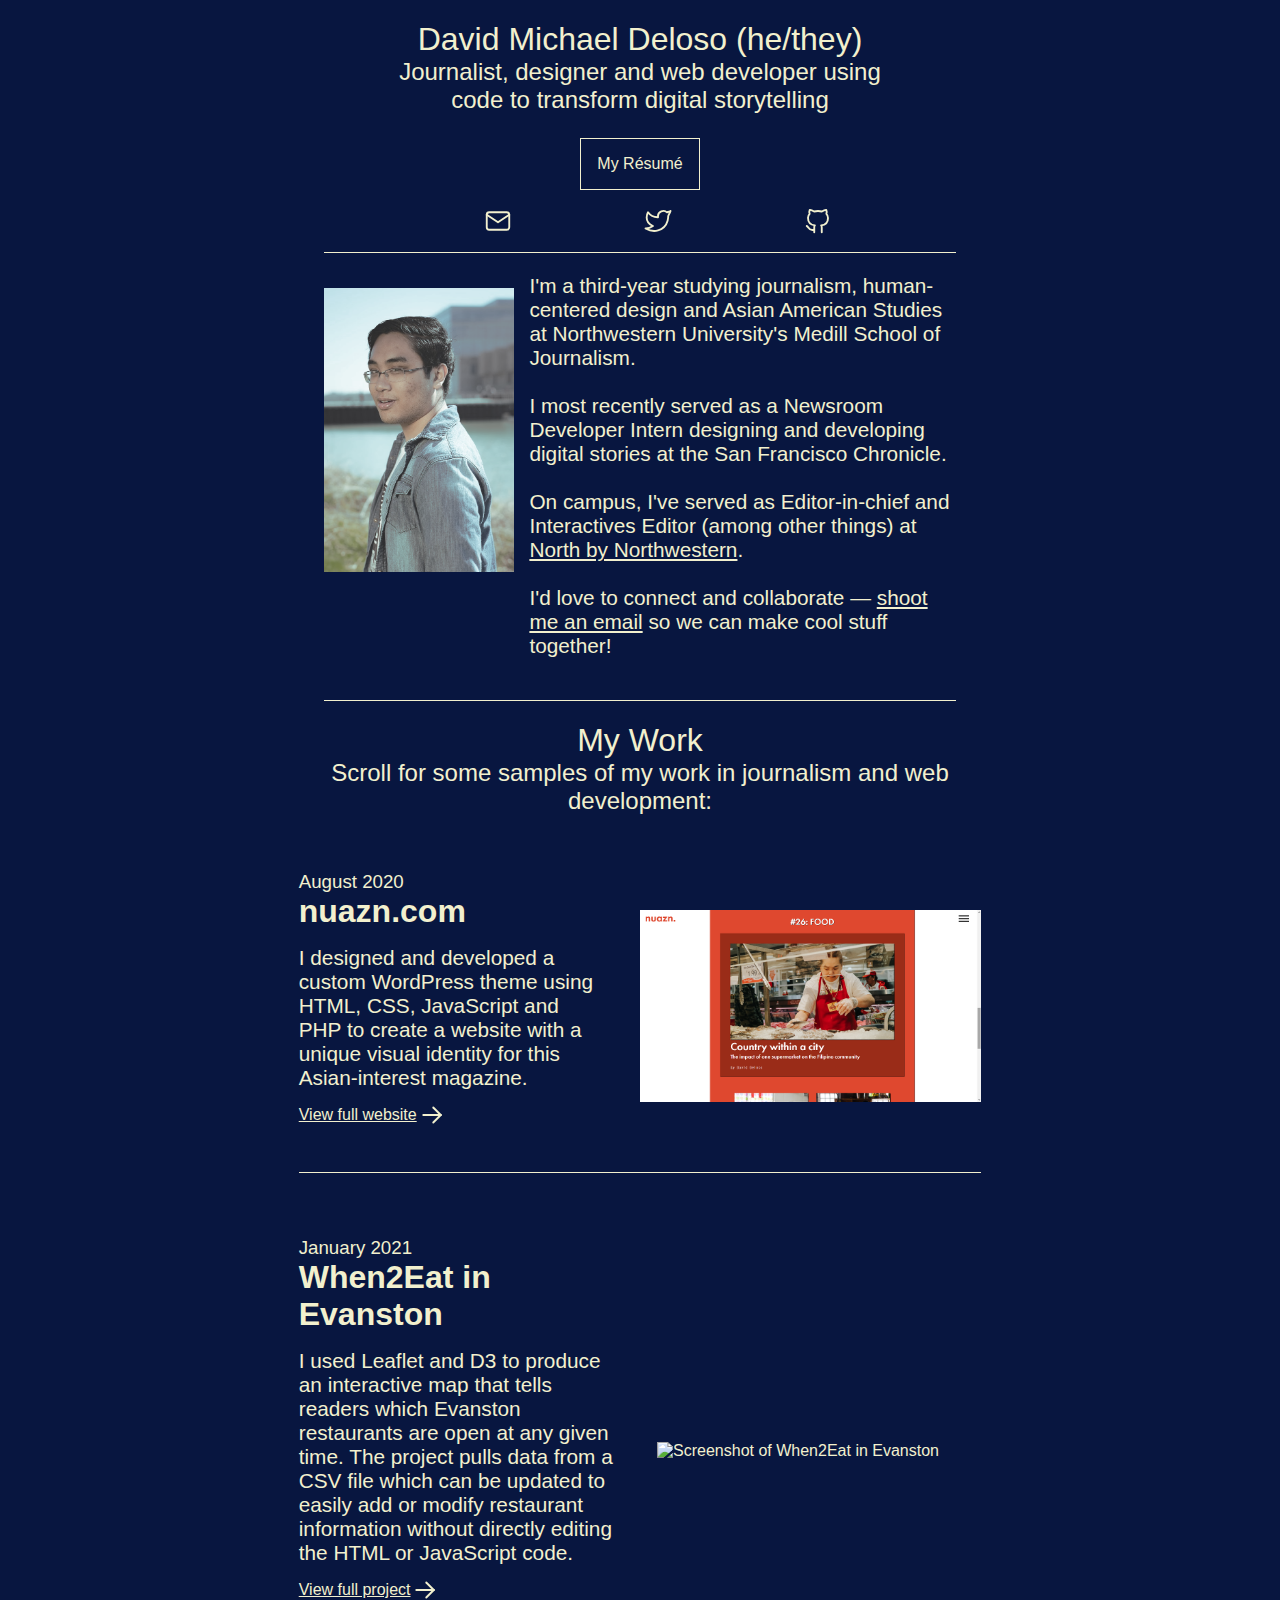
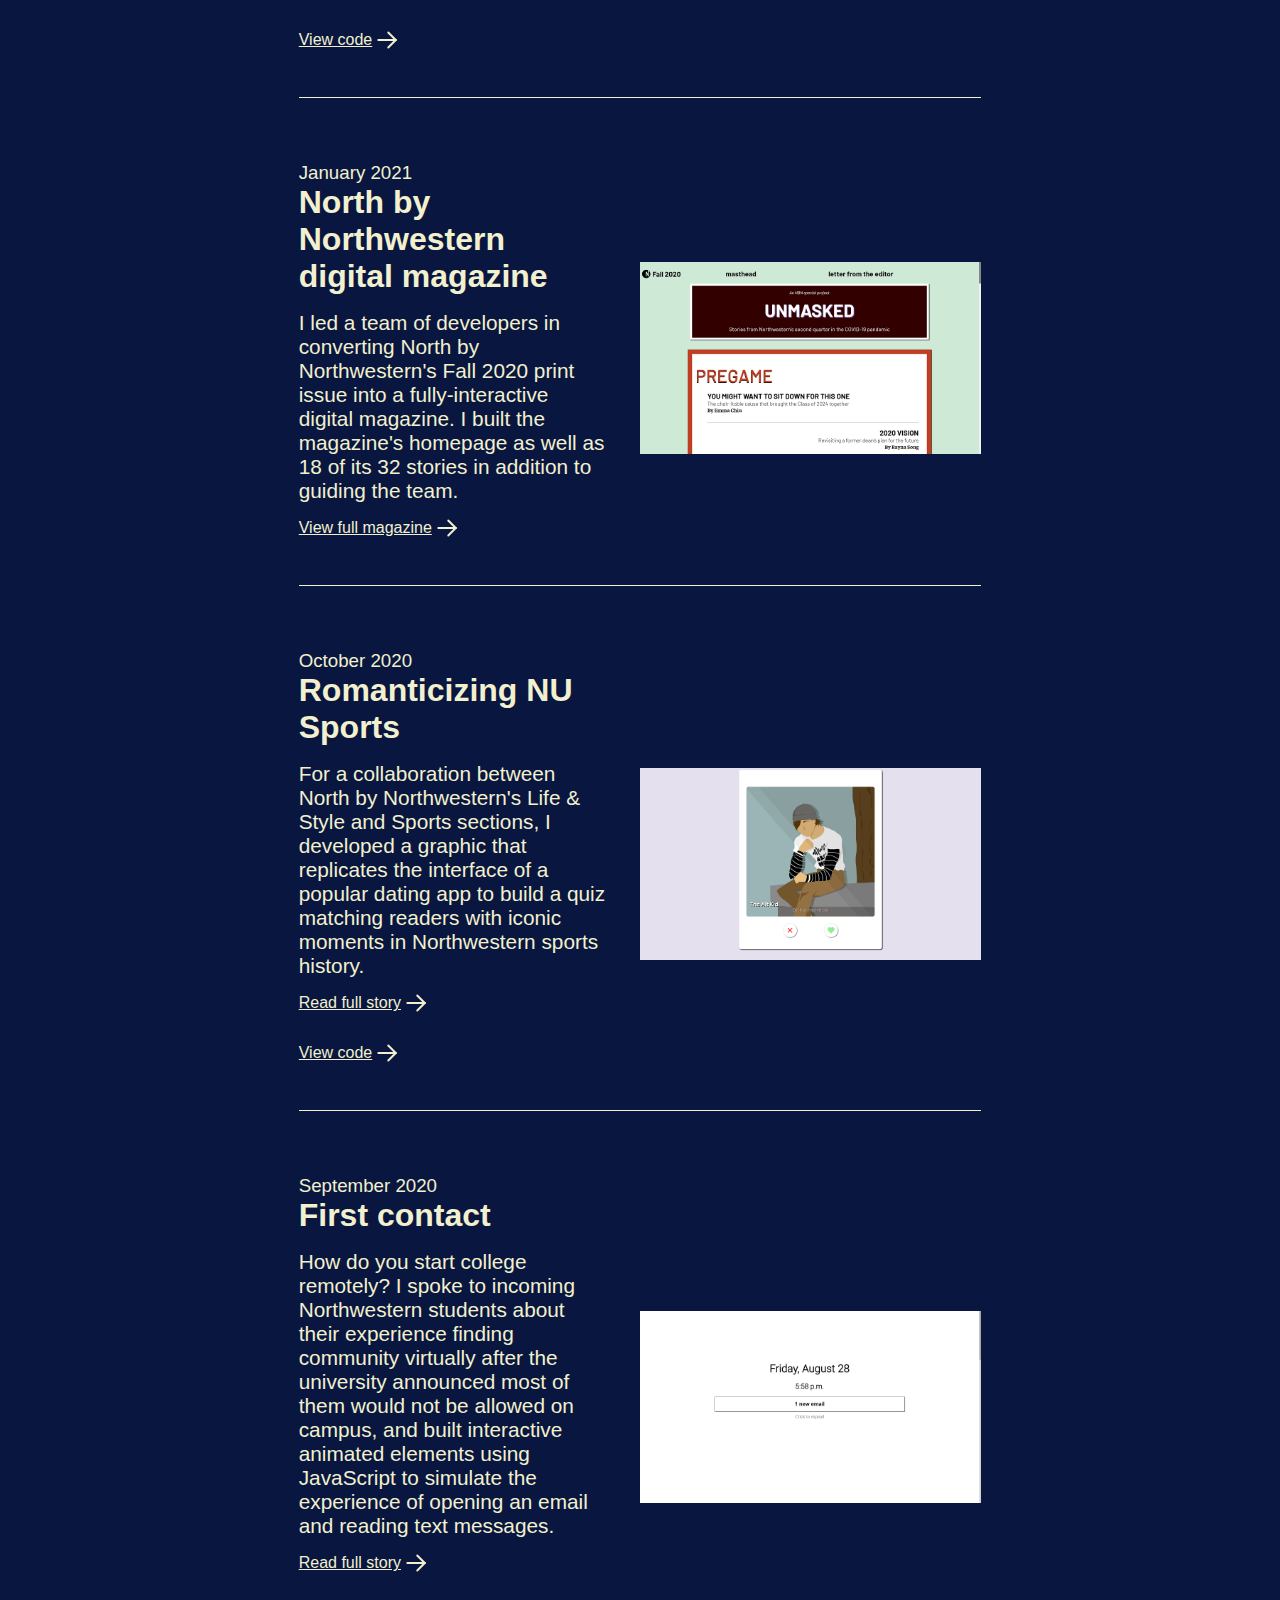
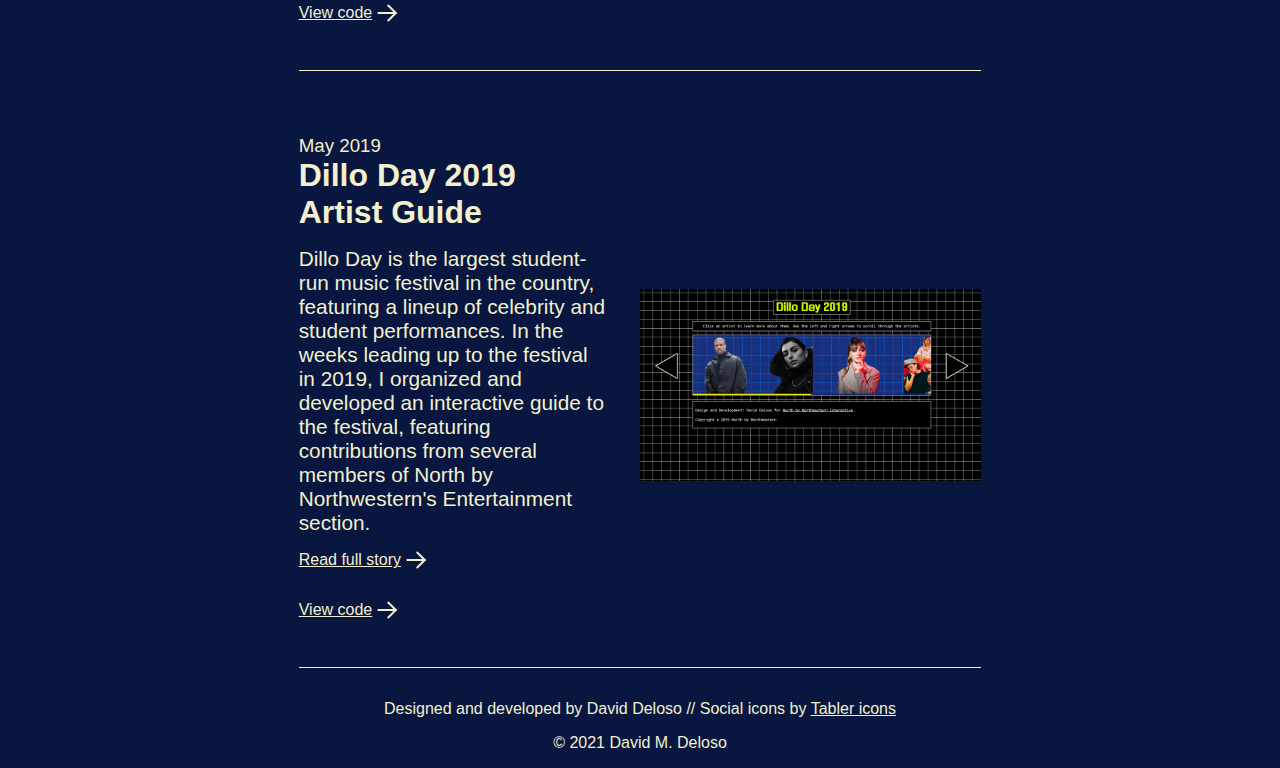
==== index.html @ f0f5178d "update bio" ====
<!DOCTYPE html>
<html lang="en">
<head>
    <meta charset="UTF-8">
    <meta name="viewport" content="width=device-width, initial-scale=1.0">
    <link rel="stylesheet" href="style.css">
    <title>David M. Deloso</title>
    <link rel="shortcut icon" href="favicon.png" type="image/x-icon">
    <link rel="stylesheet" href="https://use.typekit.net/thx5bzi.css">
</head>
<body>
    <header class="site-top">
        <h1 class="site-name">David Michael Deloso (he/they)</h1>
        <h2 class="site-subtitle">Journalist, designer and web developer using code to transform digital storytelling</h2>
        <a class="resume-link" href="DelosoResumeCurrent.pdf" target="_blank"> <p class = "resume-button">My Résumé</p></a>
        <ul class="social-links">
            <li><a href="mailto:dmdeloso99@gmail.com" target="_blank" class="social-link-anchor"><svg xmlns="http://www.w3.org/2000/svg" class="icon icon-tabler icon-tabler-mail" width="30" height="30" viewBox="0 0 24 24" stroke-width="1.5"  fill="none" stroke-linecap="round" stroke-linejoin="round">
                <path stroke="none" d="M0 0h24v24H0z" fill="none"/>
                <rect x="3" y="5" width="18" height="14" rx="2" />
                <polyline points="3 7 12 13 21 7" />
              </svg> 
              <h2 class="social-text">dmdeloso99@gmail.com</h2>
            </a>
            </li>
              <li><a href="https://twitter.com/davidmdeloso" target="_blank" class="social-link-anchor"><svg xmlns="http://www.w3.org/2000/svg" class="icon icon-tabler icon-tabler-brand-twitter" width="30" height="30" viewBox="0 0 24 24" stroke-width="1.5"  fill="none" stroke-linecap="round" stroke-linejoin="round">
                <path stroke="none" d="M0 0h24v24H0z" fill="none"/>
                <path d="M22 4.01c-1 .49 -1.98 .689 -3 .99c-1.121 -1.265 -2.783 -1.335 -4.38 -.737s-2.643 2.06 -2.62 3.737v1c-3.245 .083 -6.135 -1.395 -8 -4c0 0 -4.182 7.433 4 11c-1.872 1.247 -3.739 2.088 -6 2c3.308 1.803 6.913 2.423 10.034 1.517c3.58 -1.04 6.522 -3.723 7.651 -7.742a13.84 13.84 0 0 0 .497 -3.753c-.002 -.249 1.51 -2.772 1.818 -4.013z" />
              </svg>
              <h2 class="social-text">@DavidMDeloso</h2>
            </a>
            </li>
            <li><a href="https://github.com/dmdeloso" target="_blank" class="social-link-anchor"><svg xmlns="http://www.w3.org/2000/svg" class="icon icon-tabler icon-tabler-brand-github" width="30" height="30" viewBox="0 0 24 24" stroke-width="1.5"  fill="none" stroke-linecap="round" stroke-linejoin="round">
                <path stroke="none" d="M0 0h24v24H0z" fill="none"/>
                <path d="M9 19c-4.3 1.4 -4.3 -2.5 -6 -3m12 5v-3.5c0 -1 .1 -1.4 -.5 -2c2.8 -.3 5.5 -1.4 5.5 -6a4.6 4.6 0 0 0 -1.3 -3.2a4.2 4.2 0 0 0 -.1 -3.2s-1.1 -.3 -3.5 1.3a12.3 12.3 0 0 0 -6.2 0c-2.4 -1.6 -3.5 -1.3 -3.5 -1.3a4.2 4.2 0 0 0 -.1 3.2a4.6 4.6 0 0 0 -1.3 3.2c0 4.6 2.7 5.7 5.5 6c-.6 .6 -.6 1.2 -.5 2v3.5" />
              </svg>
              <h2 class="social-text">dmdeloso</h2>
            </a>
            </li>

        </ul>
    </header>
        <div class="site-bio"><img src="profilepic-rect.png" alt="Photo of David Deloso" class="profile-pic-rect"> <img class="profile-pic-square" src="profilepic-square.png" alt="Photo of David Deloso">
        <p class="bio-text">I'm a third-year studying journalism, human-centered design and Asian American Studies at Northwestern University's Medill School of Journalism.<br><br>I most recently served as a Newsroom Developer Intern designing and developing digital stories at the San Francisco Chronicle.<br><br>On campus, I've served as Editor-in-chief and Interactives Editor (among other things) at <a href="https://northbynorthwestern.com/" target="_blank">North by Northwestern</a>.
          
          <!-- Previous positions at NBN include <strong>Editor-in-chief, Entertainment Editor</strong> and <strong>Social Media Manager.</strong> -->
          
          <br><br>I'd love to connect and collaborate — <a href="mailto:dmdeloso99@gmail.com" target="_blank">shoot me an email</a> so we can make cool stuff together!</p>
      
        </div>
      
        


        <section class="my-work">
            <h1 class="section-header">My Work</h1>
            <h2 class="section-subhed">Scroll for some samples of my work in journalism and web development:</h2>
            
            <div class="work-project">
                <img class="project-thumb-mobile" src="nuaznscreen.png" alt="Screenshot of nuazn.com">
                <div class="project-text">
                <h3 class="project-year">August 2020</h3>
                <h2 class="project-title">nuazn.com</h2>
                <p class="project-description">I designed and developed a custom WordPress theme using HTML, CSS, JavaScript and PHP to create a website with a unique visual identity for this Asian-interest magazine. </p>
                <a href="https://nuazn.com/" target="_blank" class="project-link"> <p>View full website</p><svg xmlns="http://www.w3.org/2000/svg" class="icon icon-tabler icon-tabler-arrow-right" width="30" height="30" viewBox="0 0 24 24" stroke-width="1.5" stroke="#F2F0CE" fill="none" stroke-linecap="round" stroke-linejoin="round">
                    <path stroke="none" d="M0 0h24v24H0z" fill="none"/>
                    <line x1="5" y1="12" x2="19" y2="12" />
                    <line x1="13" y1="18" x2="19" y2="12" />
                    <line x1="13" y1="6" x2="19" y2="12" />
                  </svg></a>
            </div>
                <img class="project-thumb" src="nuaznscreen.png" alt="Screenshot of nuazn.com">
            </div>
            <div class="work-project">
              <img class="project-thumb-mobile" src="when2eatscreen.png" alt="Screenshot of When2Eat in Evanston">
              <div class="project-text">
              <h3 class="project-year">January 2021</h3>
              <h2 class="project-title">When2Eat in Evanston</h2>
              <p class="project-description">I used Leaflet and D3 to produce an interactive map that tells readers which Evanston restaurants are open at any given time. The project pulls data from a CSV file which can be updated to easily add or modify restaurant information without directly editing the HTML or JavaScript code.</p>
              <a href="https://northbynorthwestern.com/when2eat-in-evanston/" target="_blank" class="project-link"> <p>View full project</p><svg xmlns="http://www.w3.org/2000/svg" class="icon icon-tabler icon-tabler-arrow-right" width="30" height="30" viewBox="0 0 24 24" stroke-width="1.5" stroke="#F2F0CE" fill="none" stroke-linecap="round" stroke-linejoin="round">
                  <path stroke="none" d="M0 0h24v24H0z" fill="none"/>
                  <line x1="5" y1="12" x2="19" y2="12" />
                  <line x1="13" y1="18" x2="19" y2="12" />
                  <line x1="13" y1="6" x2="19" y2="12" />
                </svg></a>
                <a href="https://github.com/northbynorthwestern/restaurant-guide" target="_blank" class="project-link"> <p>View code</p><svg xmlns="http://www.w3.org/2000/svg" class="icon icon-tabler icon-tabler-arrow-right" width="30" height="30" viewBox="0 0 24 24" stroke-width="1.5" stroke="#F2F0CE" fill="none" stroke-linecap="round" stroke-linejoin="round">
                  <path stroke="none" d="M0 0h24v24H0z" fill="none"/>
                  <line x1="5" y1="12" x2="19" y2="12" />
                  <line x1="13" y1="18" x2="19" y2="12" />
                  <line x1="13" y1="6" x2="19" y2="12" />
                </svg></a>
          </div>
              <img class="project-thumb" src="when2eatscreen.png" alt="Screenshot of When2Eat in Evanston">
          </div>
            <div class="work-project">
              <img class="project-thumb-mobile" src="nbnmagscreen.png" alt="Screenshot of NBN's Fall 2020 online magazine">
              <div class="project-text">
              <h3 class="project-year">January 2021</h3>
              <h2 class="project-title">North by Northwestern digital magazine</h2>
              <p class="project-description">I led a team of developers in converting North by Northwestern's Fall 2020 print issue into a fully-interactive digital magazine. I built the magazine's homepage as well as 18 of its 32 stories in addition to guiding the team.</p>
              <a href="https://northbynorthwestern.com/magazine-current/" target="_blank" class="project-link"> <p>View full magazine</p><svg xmlns="http://www.w3.org/2000/svg" class="icon icon-tabler icon-tabler-arrow-right" width="30" height="30" viewBox="0 0 24 24" stroke-width="1.5" stroke="#F2F0CE" fill="none" stroke-linecap="round" stroke-linejoin="round">
                  <path stroke="none" d="M0 0h24v24H0z" fill="none"/>
                  <line x1="5" y1="12" x2="19" y2="12" />
                  <line x1="13" y1="18" x2="19" y2="12" />
                  <line x1="13" y1="6" x2="19" y2="12" />
                </svg></a>
          </div>
              <img class="project-thumb" src="nbnmagscreen.png" alt="Screenshot of NBN's Fall 2020 online magazine">
          </div>
           
            <div class="work-project">
                <img class="project-thumb-mobile" src="romancscreen.png" alt="Screenshot of 'Romanticizing NU Sports' ">
                <div class="project-text">
                <h3 class="project-year">October 2020</h3>
                <h2 class="project-title">Romanticizing NU Sports</h2>
                <p class="project-description">For a collaboration between North by Northwestern's Life & Style and Sports sections, I developed a graphic that replicates the interface of a popular dating app to build a quiz matching readers with iconic moments in Northwestern sports history.</p>
                <a href="https://northbynorthwestern.com/romanticizing-nu-sports/" target="_blank" class="project-link"> <p>Read full story</p><svg xmlns="http://www.w3.org/2000/svg" class="icon icon-tabler icon-tabler-arrow-right" width="30" height="30" viewBox="0 0 24 24" stroke-width="1.5" stroke="#F2F0CE" fill="none" stroke-linecap="round" stroke-linejoin="round">
                    <path stroke="none" d="M0 0h24v24H0z" fill="none"/>
                    <line x1="5" y1="12" x2="19" y2="12" />
                    <line x1="13" y1="18" x2="19" y2="12" />
                    <line x1="13" y1="6" x2="19" y2="12" />
                  </svg></a>
                  <a href="https://github.com/northbynorthwestern/tinder-sports" target="_blank" class="project-link"> <p>View code</p><svg xmlns="http://www.w3.org/2000/svg" class="icon icon-tabler icon-tabler-arrow-right" width="30" height="30" viewBox="0 0 24 24" stroke-width="1.5" stroke="#F2F0CE" fill="none" stroke-linecap="round" stroke-linejoin="round">
                    <path stroke="none" d="M0 0h24v24H0z" fill="none"/>
                    <line x1="5" y1="12" x2="19" y2="12" />
                    <line x1="13" y1="18" x2="19" y2="12" />
                    <line x1="13" y1="6" x2="19" y2="12" />
                  </svg></a>
            </div>
                <img class="project-thumb" src="romancscreen.png" alt="Screenshot of 'Romanticizing NU Sports' ">
            </div>
            <div class="work-project">
              <a href="https://northbynorthwestern.com/first-contact/" target="_blank">
                <img class="project-thumb-mobile" src="contactscreen.png" alt="Screenshot of 'First Contact'">
              </a>
                <div class="project-text">
                <h3 class="project-year">September 2020</h3>
                <h2 class="project-title">First contact</h2>
                <p class="project-description">How do you start college remotely? I spoke to incoming Northwestern students about their experience finding community virtually after the university announced most of them would not be allowed on campus, and built interactive animated elements using JavaScript to simulate the experience of opening an email and reading text messages.</p>
                <a href="https://northbynorthwestern.com/first-contact/" target="_blank" class="project-link"> <p>Read full story</p><svg xmlns="http://www.w3.org/2000/svg" class="icon icon-tabler icon-tabler-arrow-right" width="30" height="30" viewBox="0 0 24 24" stroke-width="1.5" stroke="#F2F0CE" fill="none" stroke-linecap="round" stroke-linejoin="round">
                    <path stroke="none" d="M0 0h24v24H0z" fill="none"/>
                    <line x1="5" y1="12" x2="19" y2="12" />
                    <line x1="13" y1="18" x2="19" y2="12" />
                    <line x1="13" y1="6" x2="19" y2="12" />
                  </svg></a>
                  <a href="https://github.com/northbynorthwestern/firstcontact" target="_blank" class="project-link"> <p>View code</p><svg xmlns="http://www.w3.org/2000/svg" class="icon icon-tabler icon-tabler-arrow-right" width="30" height="30" viewBox="0 0 24 24" stroke-width="1.5" stroke="#F2F0CE" fill="none" stroke-linecap="round" stroke-linejoin="round">
                    <path stroke="none" d="M0 0h24v24H0z" fill="none"/>
                    <line x1="5" y1="12" x2="19" y2="12" />
                    <line x1="13" y1="18" x2="19" y2="12" />
                    <line x1="13" y1="6" x2="19" y2="12" />
                  </svg></a>
            </div>
                
                <img class="project-thumb" src="contactscreen.png" alt="Screenshot of 'First Contact'">
            </div>
            <div class="work-project">
                <img class="project-thumb-mobile" src="dilloscreen.png" alt="Screenshot of my Dillo Day artist guide">
                <div class="project-text">
                <h3 class="project-year">May 2019</h3>
                <h2 class="project-title">Dillo Day 2019 Artist Guide</h2>
                <p class="project-description">Dillo Day is the largest student-run music festival in the country, featuring a lineup of celebrity and student performances. In the weeks leading up to the festival in 2019, I organized and developed an interactive guide to the festival, featuring contributions from several members of North by Northwestern's Entertainment section.</p>
                <a href="https://northbynorthwestern.com/dillo-day-2019-main-stage-guide/" target="_blank" class="project-link"> <p>Read full story</p><svg xmlns="http://www.w3.org/2000/svg" class="icon icon-tabler icon-tabler-arrow-right" width="30" height="30" viewBox="0 0 24 24" stroke-width="1.5" stroke="#F2F0CE" fill="none" stroke-linecap="round" stroke-linejoin="round">
                    <path stroke="none" d="M0 0h24v24H0z" fill="none"/>
                    <line x1="5" y1="12" x2="19" y2="12" />
                    <line x1="13" y1="18" x2="19" y2="12" />
                    <line x1="13" y1="6" x2="19" y2="12" />
                  </svg></a>
                  <a href="https://github.com/northbynorthwestern/dillo2019-artist-guide" target="_blank" class="project-link"> <p>View code</p><svg xmlns="http://www.w3.org/2000/svg" class="icon icon-tabler icon-tabler-arrow-right" width="30" height="30" viewBox="0 0 24 24" stroke-width="1.5" stroke="#F2F0CE" fill="none" stroke-linecap="round" stroke-linejoin="round">
                    <path stroke="none" d="M0 0h24v24H0z" fill="none"/>
                    <line x1="5" y1="12" x2="19" y2="12" />
                    <line x1="13" y1="18" x2="19" y2="12" />
                    <line x1="13" y1="6" x2="19" y2="12" />
                  </svg></a>
            </div>
                <img class="project-thumb" src="dilloscreen.png" alt="Screenshot of my Dillo Day artist guide">
            </div>
        </section>
        
        <footer class="copyright-section">
            <p>Designed and developed by David Deloso // Social icons by <a href="https://tablericons.com/" target="_blank">Tabler icons</a></p>
            <p>&copy 2021 David M. Deloso</p>
        </footer>
</body>
</html>
---- style.css ----
:root{
    --hed-font: sans-serif;
}
body{
    background-color: #081640;
    color: #F2F0CE;
    font-family: p22-underground, sans-serif;
    font-style: normal;
}
a{
    color: #F2F0CE;
    transition: color .2s linear;
}
a:hover{
    color: #7d9eff;
}
p{

}
strong{
    font-weight: 500;
}
.site-top{
    width: 80%;
    margin: auto;
}
.site-name{
    
    font-weight: 500;
   

    text-align: center;
    margin-bottom: 0;
}
.site-subtitle{
    font-weight: 100;
    text-align: center;
    margin-top: 0;
    width: 50%;
    margin: 0 auto 1em auto;
}
.social-links{
    width: 60%;
    margin: 1em auto;
    display: flex;
    list-style-type: none;
    justify-content: space-evenly;
}
.social-link-anchor{
    display: flex;
    align-items: center;
    font-weight: 100;
}
a:hover{
    color: #7d9eff;
}
.social-link-anchor:hover svg, .project-link:hover svg{
    stroke: #7d9eff;
}
.social-link-anchor svg{
    transition: stroke .2s linear;
    margin-right: .25em;
    stroke: #F2F0CE;
}
.social-link-anchor h2{
    font-weight: 100;
    font-size: 1.3em;
}
.site-bio{
    width: 50%;
    border-top: 1px solid #F2F0CE;
    border-bottom: 1px solid #F2F0CE;
    padding: 1em 0;
    margin: 0 auto;
    font-weight: 100;
    font-size: 1.3em;
    /* margin-bottom: 0; */
    display: flex;
    height: fit-content;
}
.bio-text{
    margin-top: 0;
}
.resume-link{
    text-decoration: none;
    display: block;
    width: 8em;
    margin: auto;
}
.resume-button{
    padding: 1em;
    border: 1px solid #F2F0CE;
    width: fit-content;
    margin: auto;
    /* width: 10%; */
    text-align: center;
    transition: color .2s linear, background-color .2s linear;
}
.resume-link:hover .resume-button{
    background-color: #F2F0CE;
    color: #081640;
}
.profile-pic-rect{
    width: 30%;
    object-fit: contain;
    margin-right: 2.5%;
    max-height: 15em;
}
.profile-pic-square{
    display: none;
}

.my-work{
    width: 60%;
    margin: auto;
}
.section-header{
    font-weight: 500;
    text-align: center;
    font-size: 2em;
    margin-bottom: 0;
}
.section-subhed{
    margin-top: 0;
    font-weight: 100;
    text-align: center;
    margin-bottom: 1em;
}
.work-project{
    border-bottom: 1px solid #F2F0CE;
    width: 90%;
    margin: auto auto 2em auto;
    padding: 2em 0;
    position: relative;
    display: flex;
    align-items: center;
    
}
.project-text{
    width: 50%;
    display: flex;
    flex-direction: column;
    margin-right: 5%;
}
.project-link{
    display: flex;
    align-items: center;
}


.project-year{
    margin-top: 0;
    margin-bottom: 0;
    font-weight: 100;
}
.project-title{
    /* width: 40%; */
    font-size: 2em;
    display: inline-block;
    margin-top: 0;
    margin-bottom: .5em;
}
.project-description{
    font-weight: 100;
    margin-top: 0;
    margin-bottom: 0;
    font-size: 1.3em;
    /* display: inline-block; */
}
.project-thumb{
    /* border-radius: 5px; */
    width: 50%;
    /* float: right; */
    /* position: absolute; */
    right: 0;
    top: 0;
    /* display: inline; */
    /* border: 8px solid #F2F0CE; */
    /* box-shadow: 2px 2px 2px; */
}
.project-thumb-mobile{
    display: none;
}
.copyright-section{
    text-align: center;
}
@media screen and (max-width: 1366px){
    .social-text{
        display: none;
    }
}
@media screen and (max-width: 1000px){
    .site-top{
        width: 90%;
    }
    .site-bio{
        width: 90%;
        display: block;
    }
    .profile-pic-rect{
        display: none;
        
    }
    .profile-pic-square{
        display: block;
        width: 50%;
        margin: auto auto 1em auto;
        object-fit: contain;
    }
    .my-work{
        width: 90%;
    }
    .project-description{
    }
    .project-text{
        width: 100%;
    }
    .work-project{
        display: block;
    }
    .project-thumb{
        display: none;
    }
    .project-thumb-mobile{
        display: block;
        width: 100%;
        margin-bottom: 1em;
    }
    .site-subtitle{
        width: 90%;
    }
}
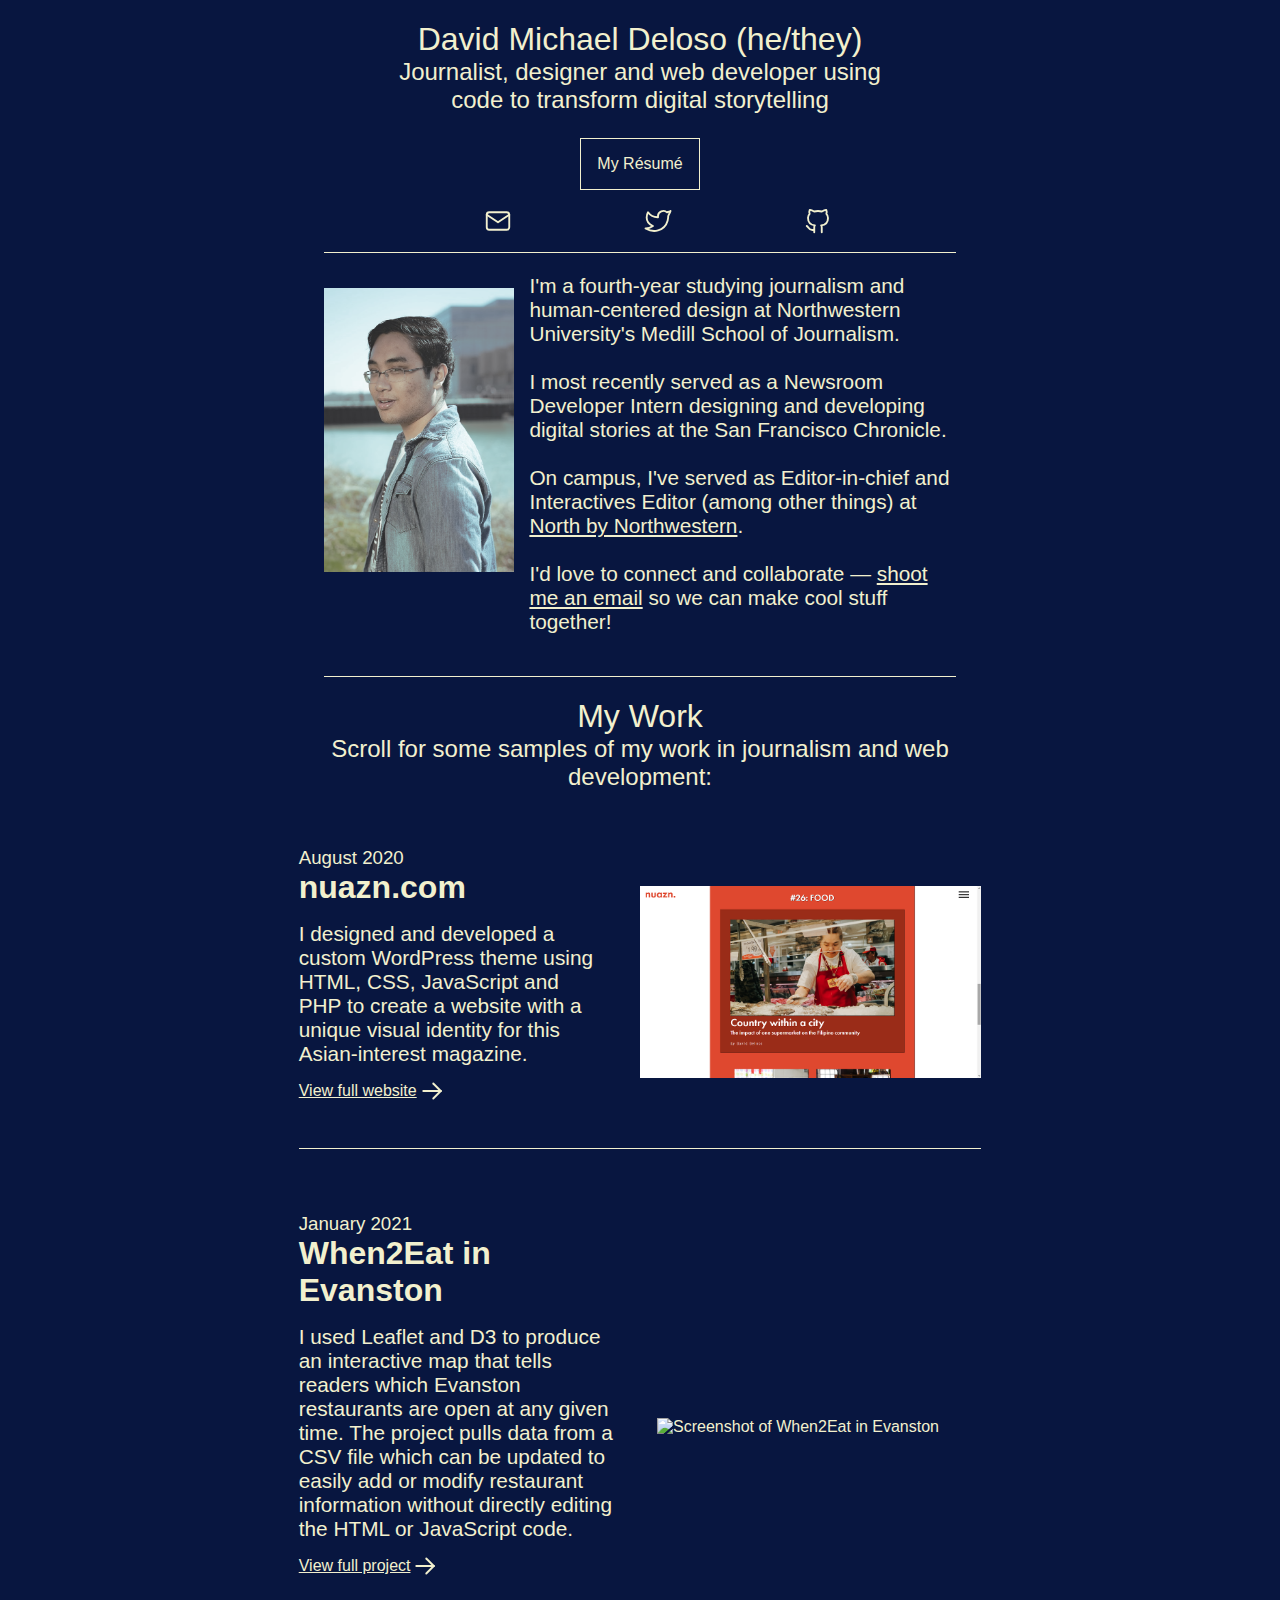
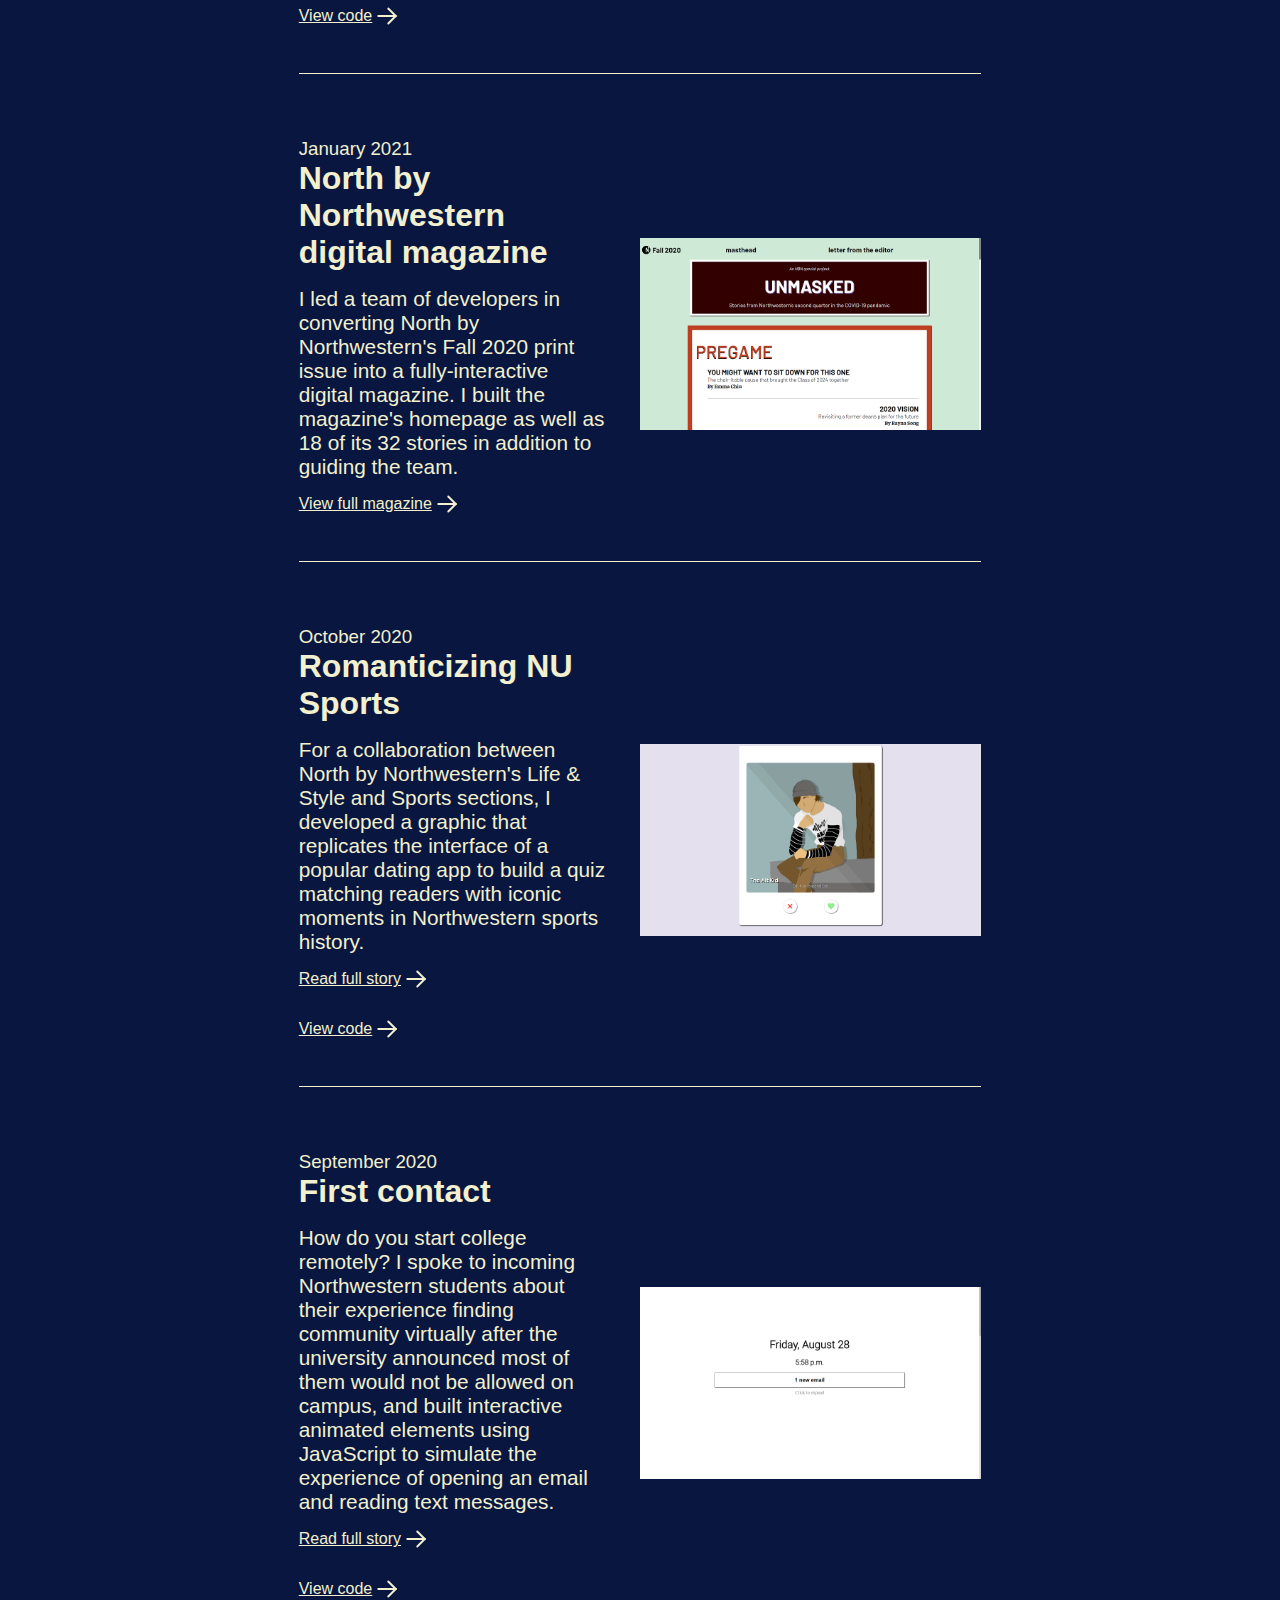
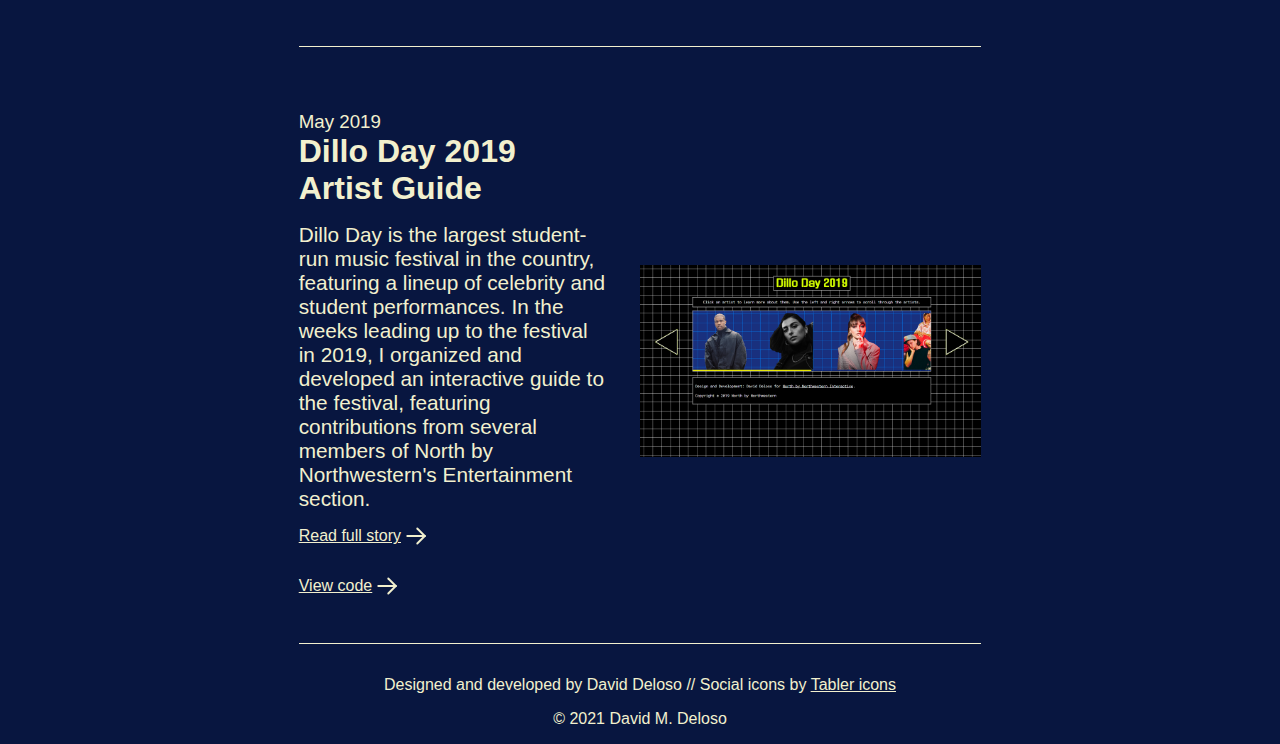
==== commit a7dc8fcc: "update bio again" ====
--- a/index.html
+++ b/index.html
@@ -40,7 +40,7 @@
         </ul>
     </header>
         <div class="site-bio"><img src="profilepic-rect.png" alt="Photo of David Deloso" class="profile-pic-rect"> <img class="profile-pic-square" src="profilepic-square.png" alt="Photo of David Deloso">
-        <p class="bio-text">I'm a third-year studying journalism, human-centered design and Asian American Studies at Northwestern University's Medill School of Journalism.<br><br>I most recently served as a Newsroom Developer Intern designing and developing digital stories at the San Francisco Chronicle.<br><br>On campus, I've served as Editor-in-chief and Interactives Editor (among other things) at <a href="https://northbynorthwestern.com/" target="_blank">North by Northwestern</a>.
+        <p class="bio-text">I'm a fourth-year studying journalism and human-centered design at Northwestern University's Medill School of Journalism.<br><br>I most recently served as a Newsroom Developer Intern designing and developing digital stories at the San Francisco Chronicle.<br><br>On campus, I've served as Editor-in-chief and Interactives Editor (among other things) at <a href="https://northbynorthwestern.com/" target="_blank">North by Northwestern</a>.
           
           <!-- Previous positions at NBN include <strong>Editor-in-chief, Entertainment Editor</strong> and <strong>Social Media Manager.</strong> -->
           
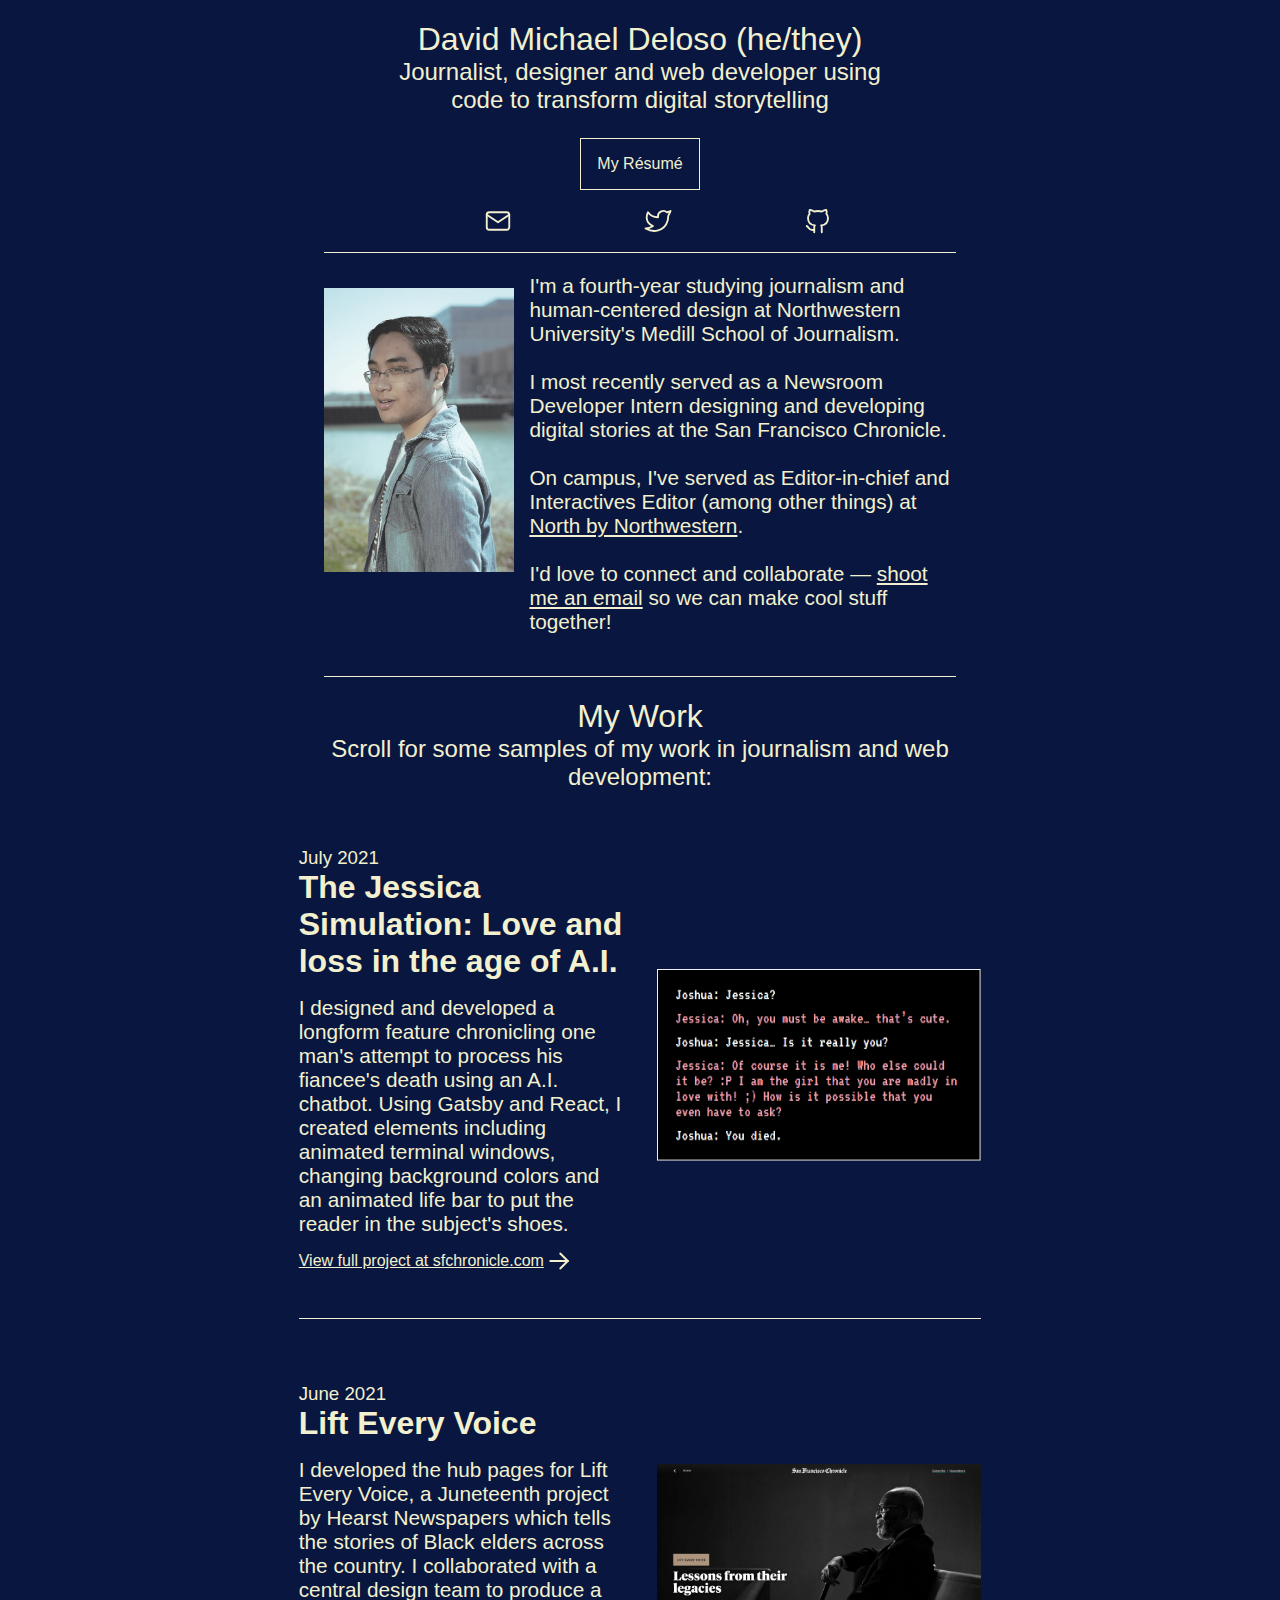
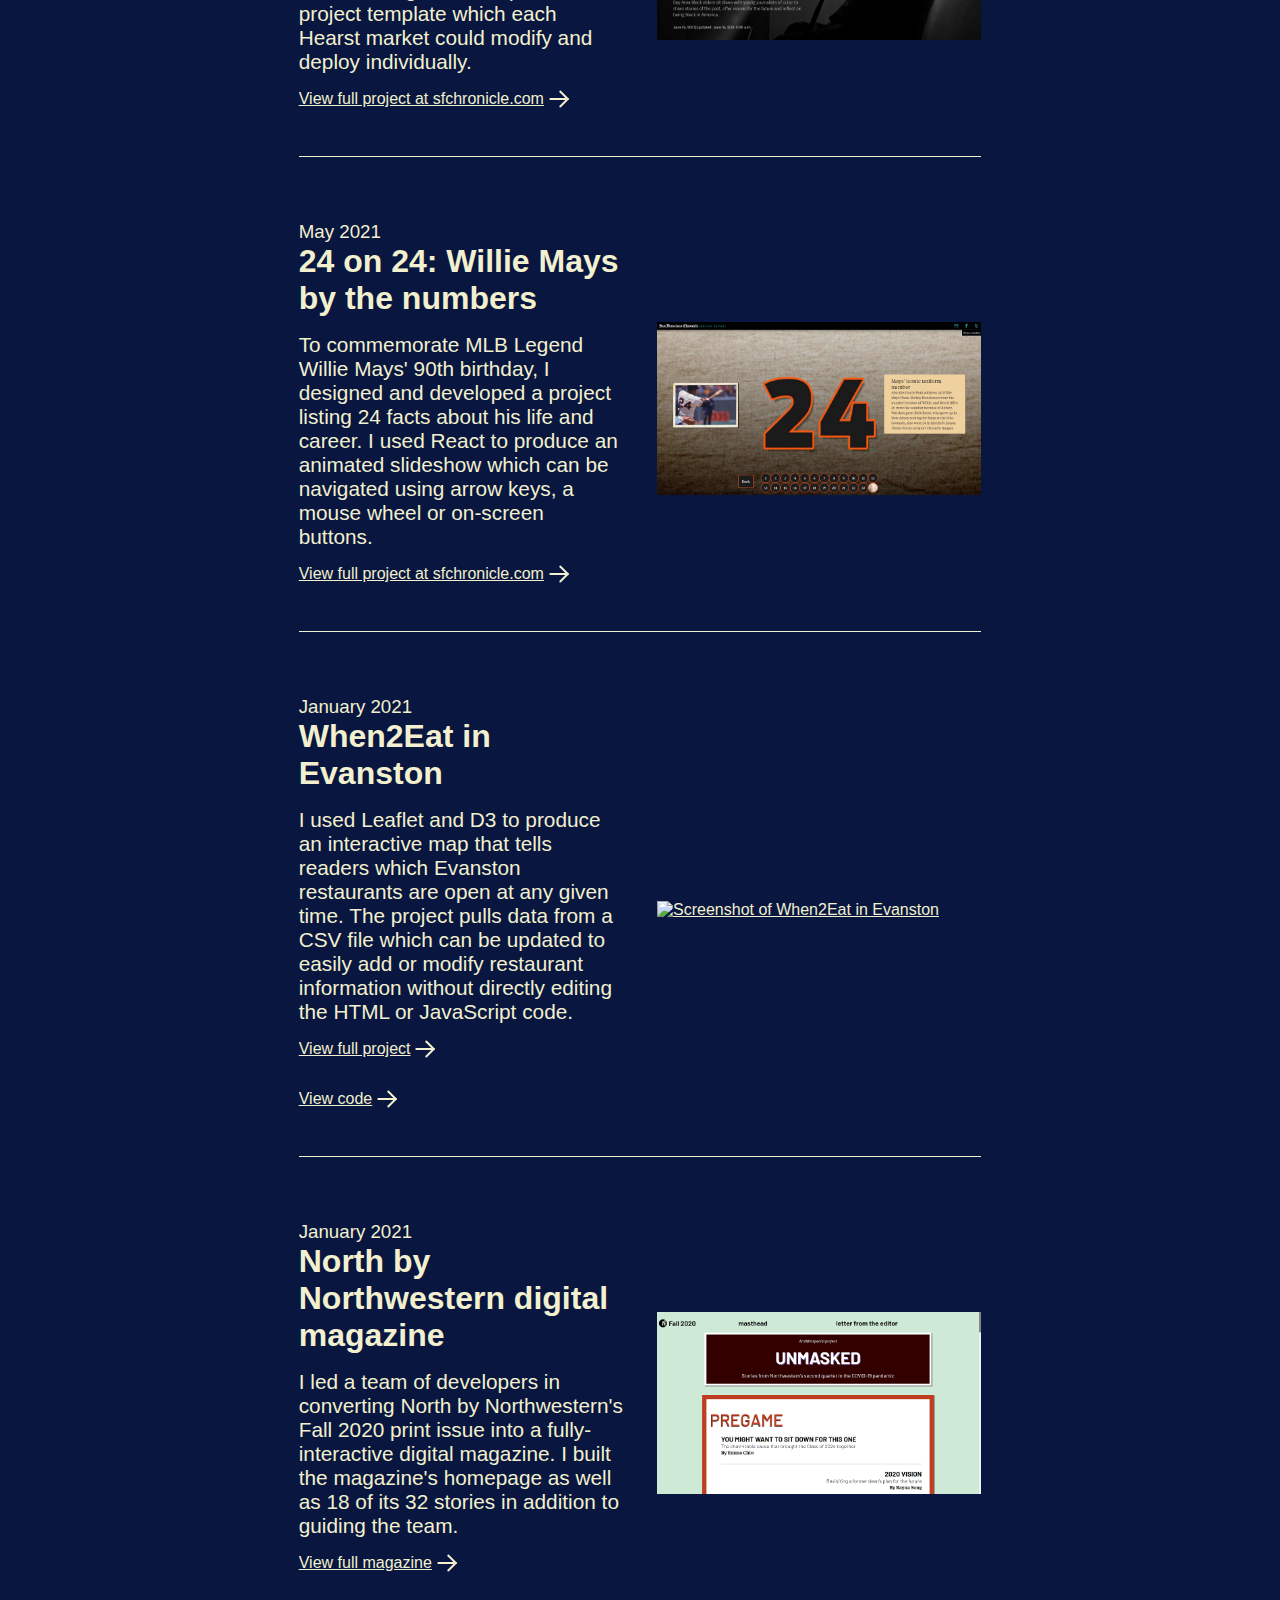
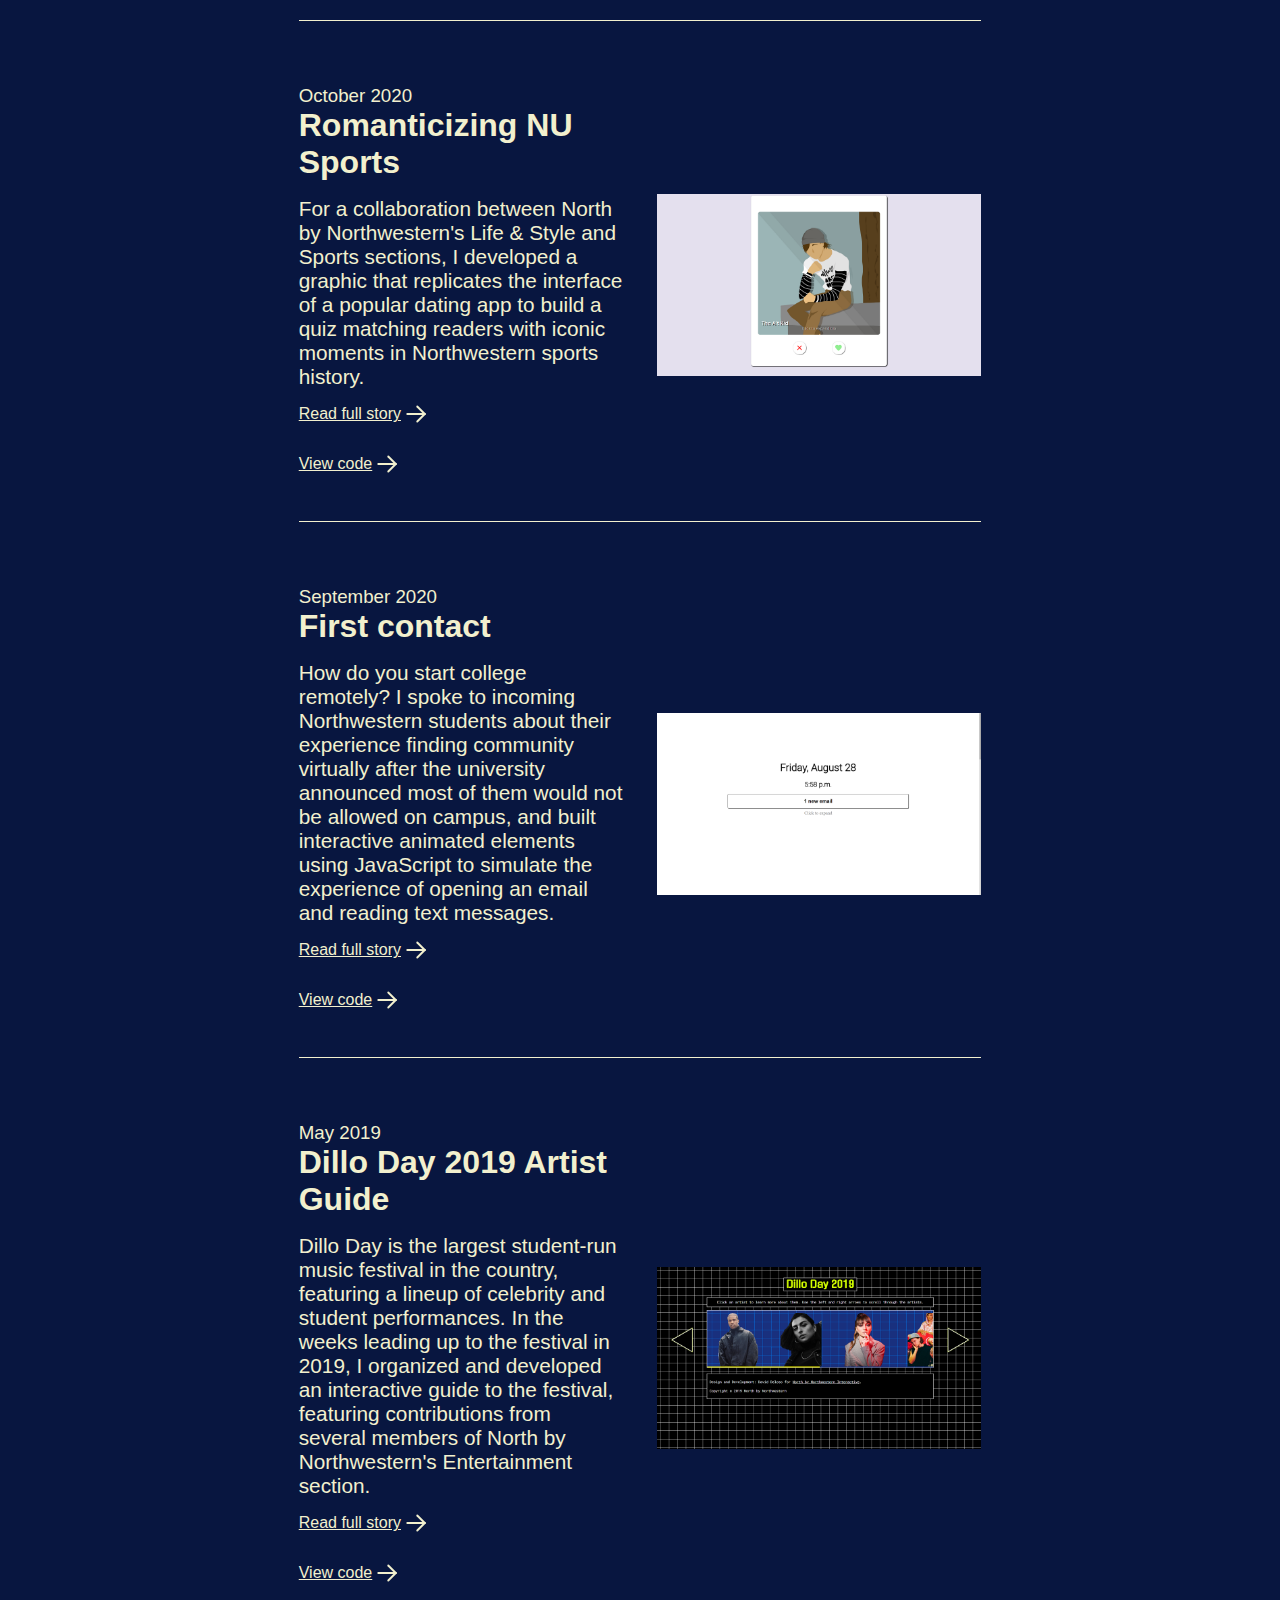
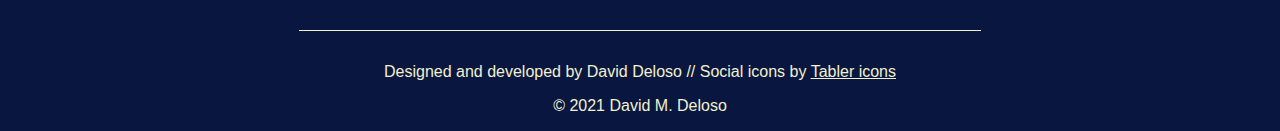
==== commit 7aa97475: "added sfc projects" ====
--- a/index.html
+++ b/index.html
@@ -56,20 +56,59 @@
             <h2 class="section-subhed">Scroll for some samples of my work in journalism and web development:</h2>
             
             <div class="work-project">
-                <img class="project-thumb-mobile" src="nuaznscreen.png" alt="Screenshot of nuazn.com">
-                <div class="project-text">
-                <h3 class="project-year">August 2020</h3>
-                <h2 class="project-title">nuazn.com</h2>
-                <p class="project-description">I designed and developed a custom WordPress theme using HTML, CSS, JavaScript and PHP to create a website with a unique visual identity for this Asian-interest magazine. </p>
-                <a href="https://nuazn.com/" target="_blank" class="project-link"> <p>View full website</p><svg xmlns="http://www.w3.org/2000/svg" class="icon icon-tabler icon-tabler-arrow-right" width="30" height="30" viewBox="0 0 24 24" stroke-width="1.5" stroke="#F2F0CE" fill="none" stroke-linecap="round" stroke-linejoin="round">
-                    <path stroke="none" d="M0 0h24v24H0z" fill="none"/>
-                    <line x1="5" y1="12" x2="19" y2="12" />
-                    <line x1="13" y1="18" x2="19" y2="12" />
-                    <line x1="13" y1="6" x2="19" y2="12" />
-                  </svg></a>
-            </div>
-                <img class="project-thumb" src="nuaznscreen.png" alt="Screenshot of nuazn.com">
-            </div>
+                <img class="project-thumb-mobile" src="jessicascreen.png" alt="Screenshot of The Jessica Simulation">
+                <div class="project-text">
+                <h3 class="project-year">July 2021</h3>
+                <h2 class="project-title">The Jessica Simulation: Love and loss in the age of A.I.</h2>
+                <p class="project-description">I designed and developed a longform feature chronicling one man's attempt to process his fiancee's death using an A.I. chatbot. Using Gatsby and React, I created elements including animated terminal windows, changing background colors and an animated life bar to put the reader in the subject's shoes.</p>
+                <a href="https://www.sfchronicle.com/projects/2021/jessica-simulation-artificial-intelligence/" target="_blank" class="project-link"> <p>View full project at sfchronicle.com</p><svg xmlns="http://www.w3.org/2000/svg" class="icon icon-tabler icon-tabler-arrow-right" width="30" height="30" viewBox="0 0 24 24" stroke-width="1.5" stroke="#F2F0CE" fill="none" stroke-linecap="round" stroke-linejoin="round">
+                    <path stroke="none" d="M0 0h24v24H0z" fill="none"/>
+                    <line x1="5" y1="12" x2="19" y2="12" />
+                    <line x1="13" y1="18" x2="19" y2="12" />
+                    <line x1="13" y1="6" x2="19" y2="12" />
+                  </svg></a>
+            </div>
+                <a href="https://www.sfchronicle.com/projects/2021/jessica-simulation-artificial-intelligence/" class="project-thumb-link" target="_blank">
+                <img class="project-thumb" src="jessicascreen.png" alt="Screenshot of The Jessica Simulation">
+              </a>
+            </div>
+
+            <div class="work-project">
+              <img class="project-thumb-mobile" src="lifteveryvoicescreen.png" alt="Screenshot of Lift Every Voice">
+              <div class="project-text">
+              <h3 class="project-year">June 2021</h3>
+              <h2 class="project-title">Lift Every Voice</h2>
+              <p class="project-description">I developed the hub pages for Lift Every Voice, a Juneteenth project by Hearst Newspapers which tells the stories of Black elders across the country. I collaborated with a central design team to produce a project template which each Hearst market could modify and deploy individually. </p>
+              <a href="https://www.sfchronicle.com/projects/lift-every-voice/" target="_blank" class="project-link"> <p>View full project at sfchronicle.com</p><svg xmlns="http://www.w3.org/2000/svg" class="icon icon-tabler icon-tabler-arrow-right" width="30" height="30" viewBox="0 0 24 24" stroke-width="1.5" stroke="#F2F0CE" fill="none" stroke-linecap="round" stroke-linejoin="round">
+                  <path stroke="none" d="M0 0h24v24H0z" fill="none"/>
+                  <line x1="5" y1="12" x2="19" y2="12" />
+                  <line x1="13" y1="18" x2="19" y2="12" />
+                  <line x1="13" y1="6" x2="19" y2="12" />
+                </svg></a>
+          </div>
+              <a href="https://www.sfchronicle.com/projects/lift-every-voice/" class="project-thumb-link" target="_blank">
+              <img class="project-thumb" src="lifteveryvoicescreen.png" alt="Screenshot of Lift Every Voice">
+            </a>
+          </div>
+
+          <div class="work-project">
+            <img class="project-thumb-mobile" src="24screen.png" alt="Screenshot of '24 on 24'">
+            <div class="project-text">
+            <h3 class="project-year">May 2021</h3>
+            <h2 class="project-title">24 on 24: Willie Mays by the numbers</h2>
+            <p class="project-description">To commemorate MLB Legend Willie Mays' 90th birthday, I designed and developed a project listing 24 facts about his life and career. I used React to produce an animated slideshow which can be navigated using arrow keys, a mouse wheel or on-screen buttons.</p>
+            <a href="https://www.sfchronicle.com/projects/2021/williemays-24-on-24/" target="_blank" class="project-link"> <p>View full project at sfchronicle.com</p><svg xmlns="http://www.w3.org/2000/svg" class="icon icon-tabler icon-tabler-arrow-right" width="30" height="30" viewBox="0 0 24 24" stroke-width="1.5" stroke="#F2F0CE" fill="none" stroke-linecap="round" stroke-linejoin="round">
+                <path stroke="none" d="M0 0h24v24H0z" fill="none"/>
+                <line x1="5" y1="12" x2="19" y2="12" />
+                <line x1="13" y1="18" x2="19" y2="12" />
+                <line x1="13" y1="6" x2="19" y2="12" />
+              </svg></a>
+        </div>
+            <a href="https://www.sfchronicle.com/projects/2021/williemays-24-on-24/" class="project-thumb-link" target="_blank">
+            <img class="project-thumb" src="24screen.png" alt="Screenshot of '24 on 24'">
+          </a>
+        </div>
+
             <div class="work-project">
               <img class="project-thumb-mobile" src="when2eatscreen.png" alt="Screenshot of When2Eat in Evanston">
               <div class="project-text">
@@ -89,7 +128,10 @@
                   <line x1="13" y1="6" x2="19" y2="12" />
                 </svg></a>
           </div>
+          <a href="https://northbynorthwestern.com/when2eat-in-evanston" class="project-thumb-link" target="_blank">
               <img class="project-thumb" src="when2eatscreen.png" alt="Screenshot of When2Eat in Evanston">
+            </a>
+
           </div>
             <div class="work-project">
               <img class="project-thumb-mobile" src="nbnmagscreen.png" alt="Screenshot of NBN's Fall 2020 online magazine">
@@ -97,14 +139,16 @@
               <h3 class="project-year">January 2021</h3>
               <h2 class="project-title">North by Northwestern digital magazine</h2>
               <p class="project-description">I led a team of developers in converting North by Northwestern's Fall 2020 print issue into a fully-interactive digital magazine. I built the magazine's homepage as well as 18 of its 32 stories in addition to guiding the team.</p>
-              <a href="https://northbynorthwestern.com/magazine-current/" target="_blank" class="project-link"> <p>View full magazine</p><svg xmlns="http://www.w3.org/2000/svg" class="icon icon-tabler icon-tabler-arrow-right" width="30" height="30" viewBox="0 0 24 24" stroke-width="1.5" stroke="#F2F0CE" fill="none" stroke-linecap="round" stroke-linejoin="round">
-                  <path stroke="none" d="M0 0h24v24H0z" fill="none"/>
-                  <line x1="5" y1="12" x2="19" y2="12" />
-                  <line x1="13" y1="18" x2="19" y2="12" />
-                  <line x1="13" y1="6" x2="19" y2="12" />
-                </svg></a>
-          </div>
+              <a href="https://northbynorthwestern.com/fall-2020-magazine/" target="_blank" class="project-link"> <p>View full magazine</p><svg xmlns="http://www.w3.org/2000/svg" class="icon icon-tabler icon-tabler-arrow-right" width="30" height="30" viewBox="0 0 24 24" stroke-width="1.5" stroke="#F2F0CE" fill="none" stroke-linecap="round" stroke-linejoin="round">
+                  <path stroke="none" d="M0 0h24v24H0z" fill="none"/>
+                  <line x1="5" y1="12" x2="19" y2="12" />
+                  <line x1="13" y1="18" x2="19" y2="12" />
+                  <line x1="13" y1="6" x2="19" y2="12" />
+                </svg></a>
+          </div>
+          <a href="https://northbynorthwestern.com/fall-2020-magazine/" class="project-thumb-link" target="_blank">
               <img class="project-thumb" src="nbnmagscreen.png" alt="Screenshot of NBN's Fall 2020 online magazine">
+          </a>
           </div>
            
             <div class="work-project">
@@ -126,7 +170,9 @@
                     <line x1="13" y1="6" x2="19" y2="12" />
                   </svg></a>
             </div>
+            <a href="https://northbynorthwestern.com/romanticizing-nu-sports/" class="project-thumb-link" target="_blank">
                 <img class="project-thumb" src="romancscreen.png" alt="Screenshot of 'Romanticizing NU Sports' ">
+              </a>
             </div>
             <div class="work-project">
               <a href="https://northbynorthwestern.com/first-contact/" target="_blank">
@@ -149,8 +195,9 @@
                     <line x1="13" y1="6" x2="19" y2="12" />
                   </svg></a>
             </div>
-                
+            <a href="https://northbynorthwestern.com/first-contact/" class="project-thumb-link" target="_blank">
                 <img class="project-thumb" src="contactscreen.png" alt="Screenshot of 'First Contact'">
+              </a>
             </div>
             <div class="work-project">
                 <img class="project-thumb-mobile" src="dilloscreen.png" alt="Screenshot of my Dillo Day artist guide">
@@ -171,7 +218,9 @@
                     <line x1="13" y1="6" x2="19" y2="12" />
                   </svg></a>
             </div>
+            <a href="https://northbynorthwestern.com/dillo-day-2019-main-stage-guide/" class="project-thumb-link" target="_blank">
                 <img class="project-thumb" src="dilloscreen.png" alt="Screenshot of my Dillo Day artist guide">
+              </a>
             </div>
         </section>
         
--- a/style.css
+++ b/style.css
@@ -80,6 +80,7 @@
 }
 .bio-text{
     margin-top: 0;
+    font-weight: 300;
 }
 .resume-link{
     text-decoration: none;
@@ -167,9 +168,12 @@
     font-size: 1.3em;
     /* display: inline-block; */
 }
+.project-thumb-link{
+    width: 50%;
+}
 .project-thumb{
     /* border-radius: 5px; */
-    width: 50%;
+    width: 100%;
     /* float: right; */
     /* position: absolute; */
     right: 0;
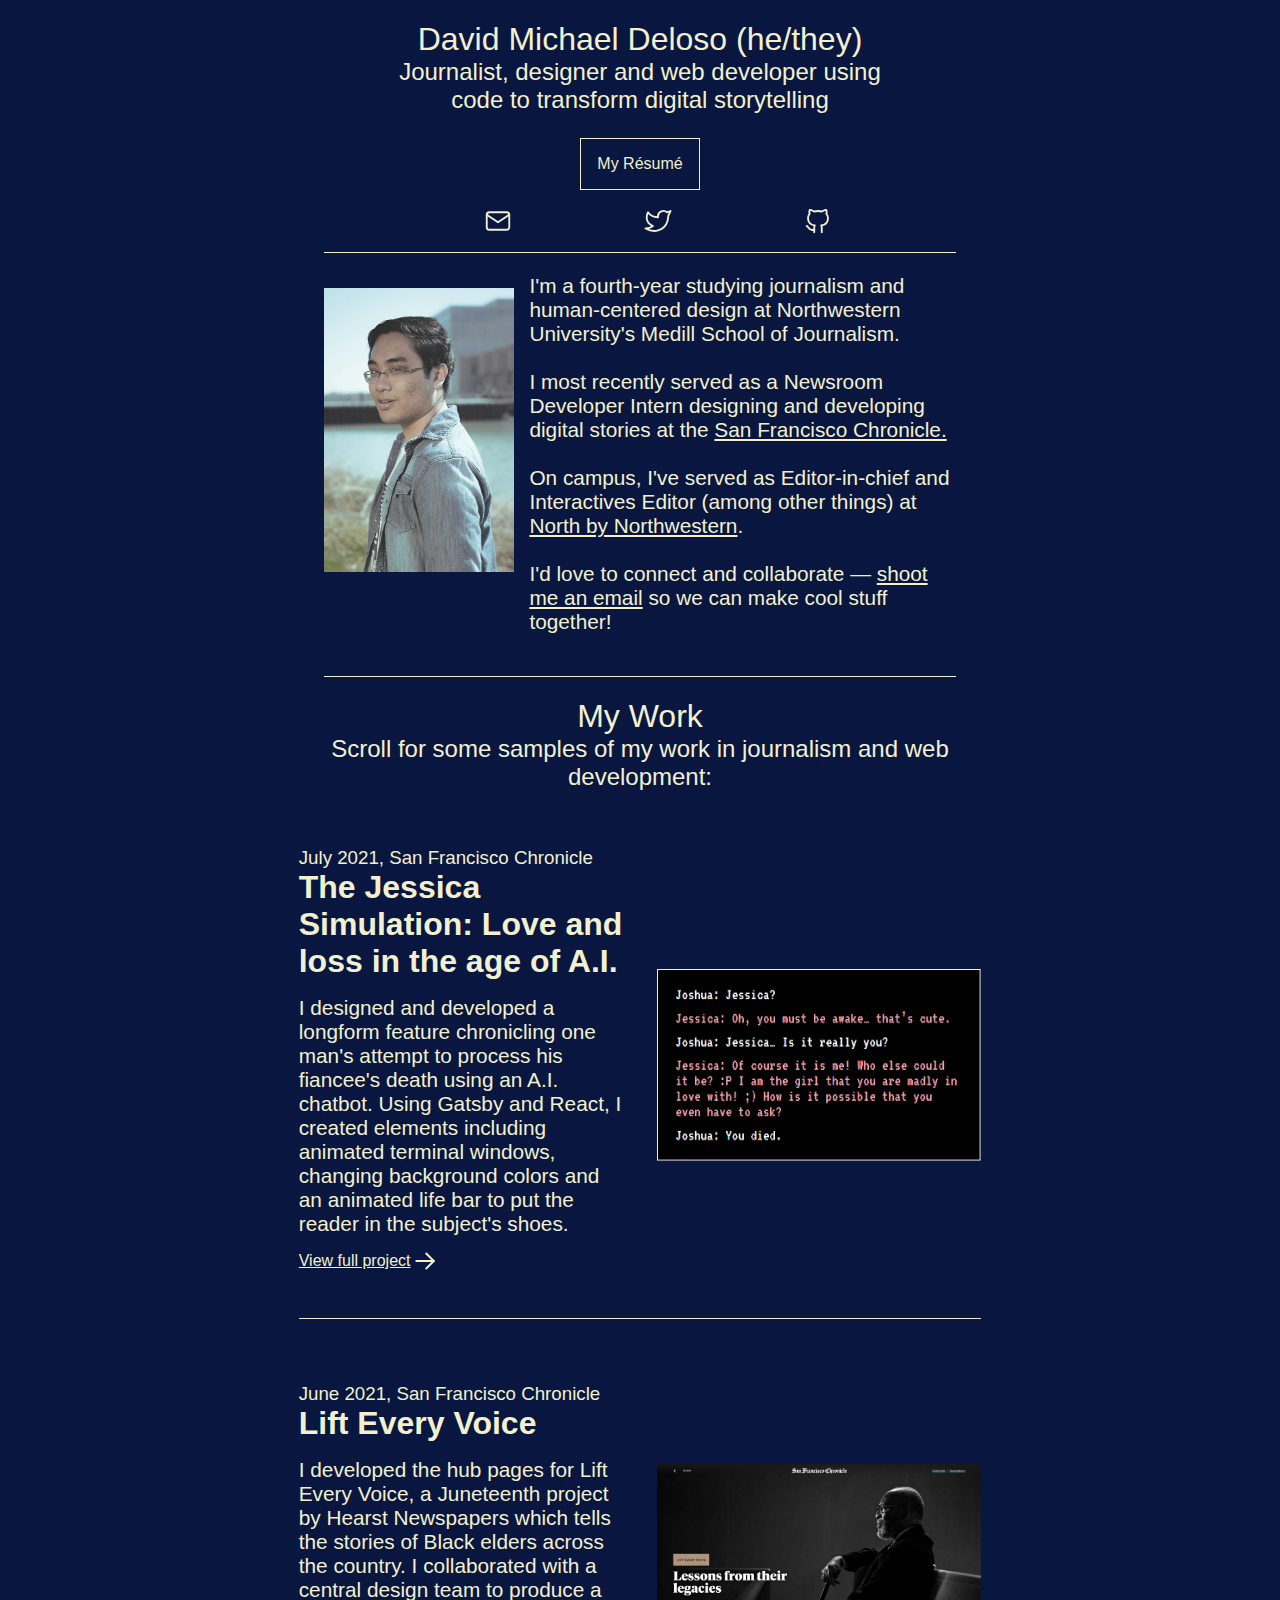
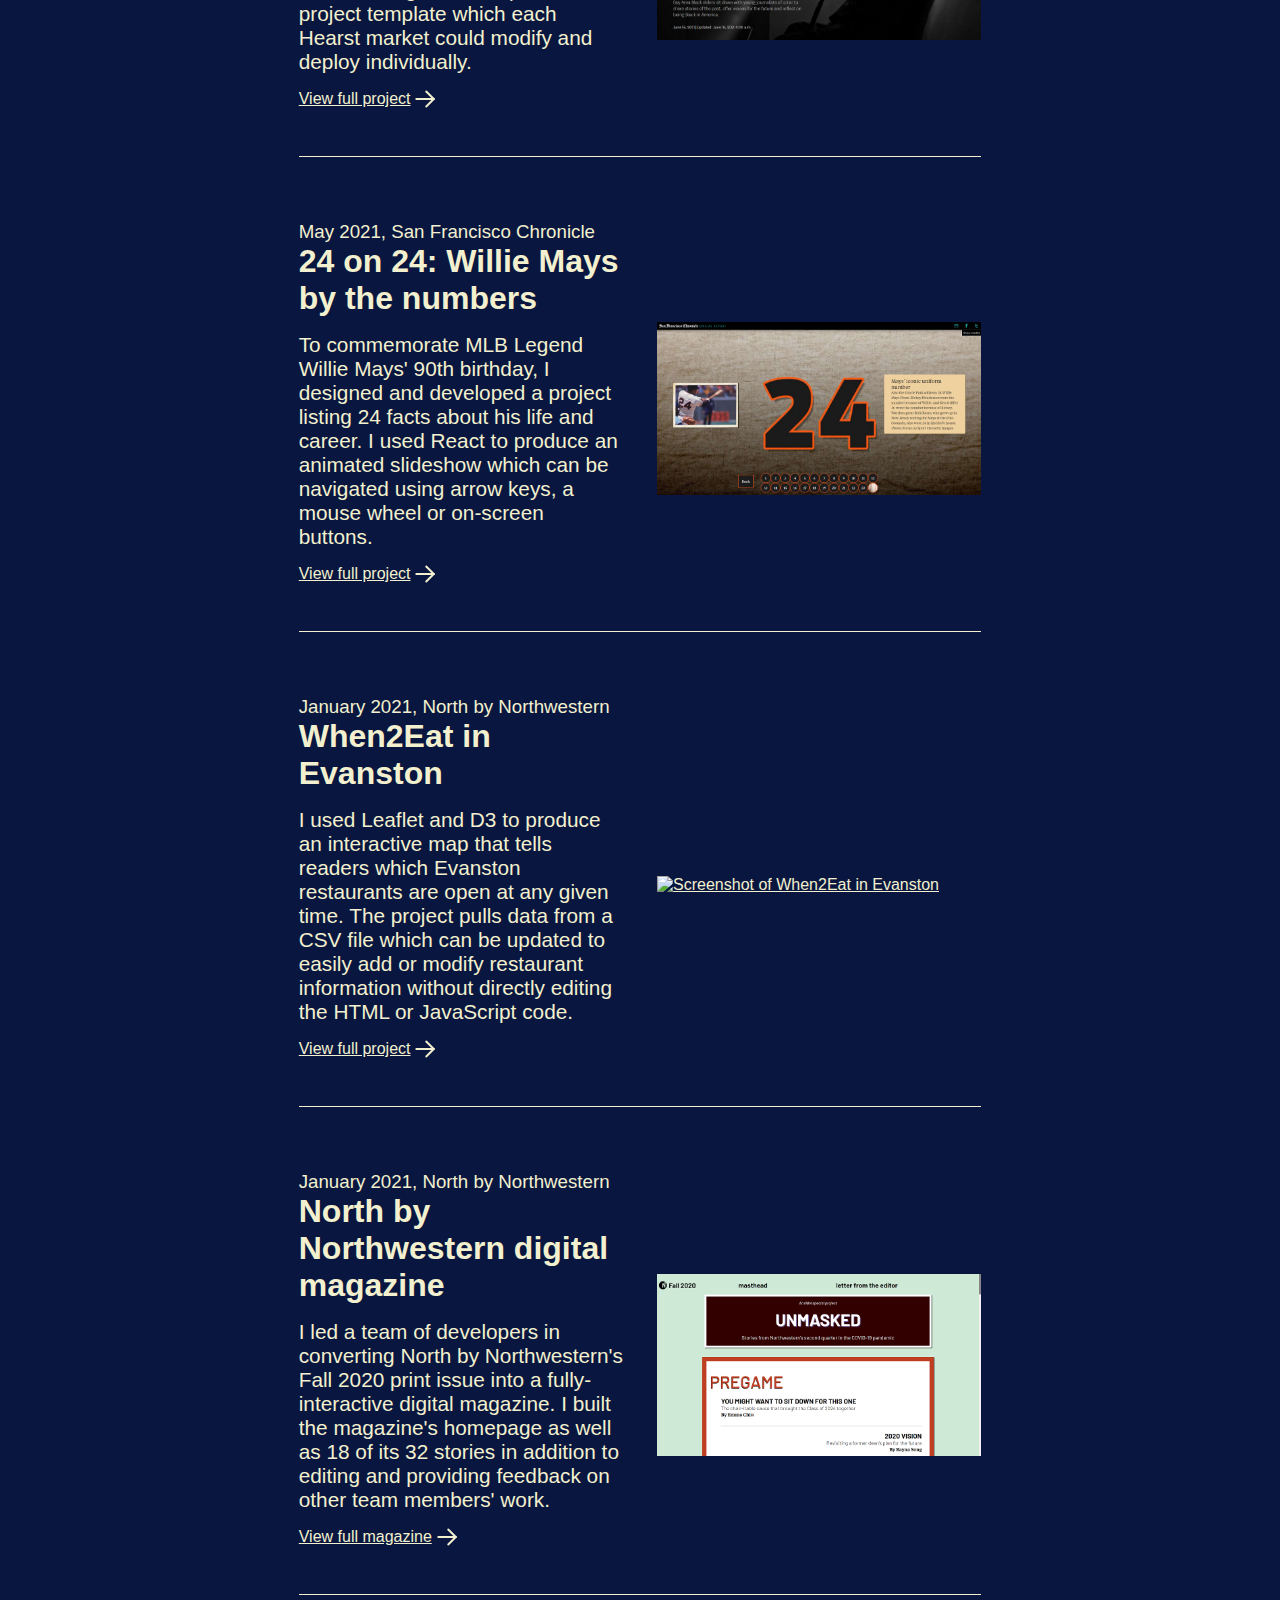
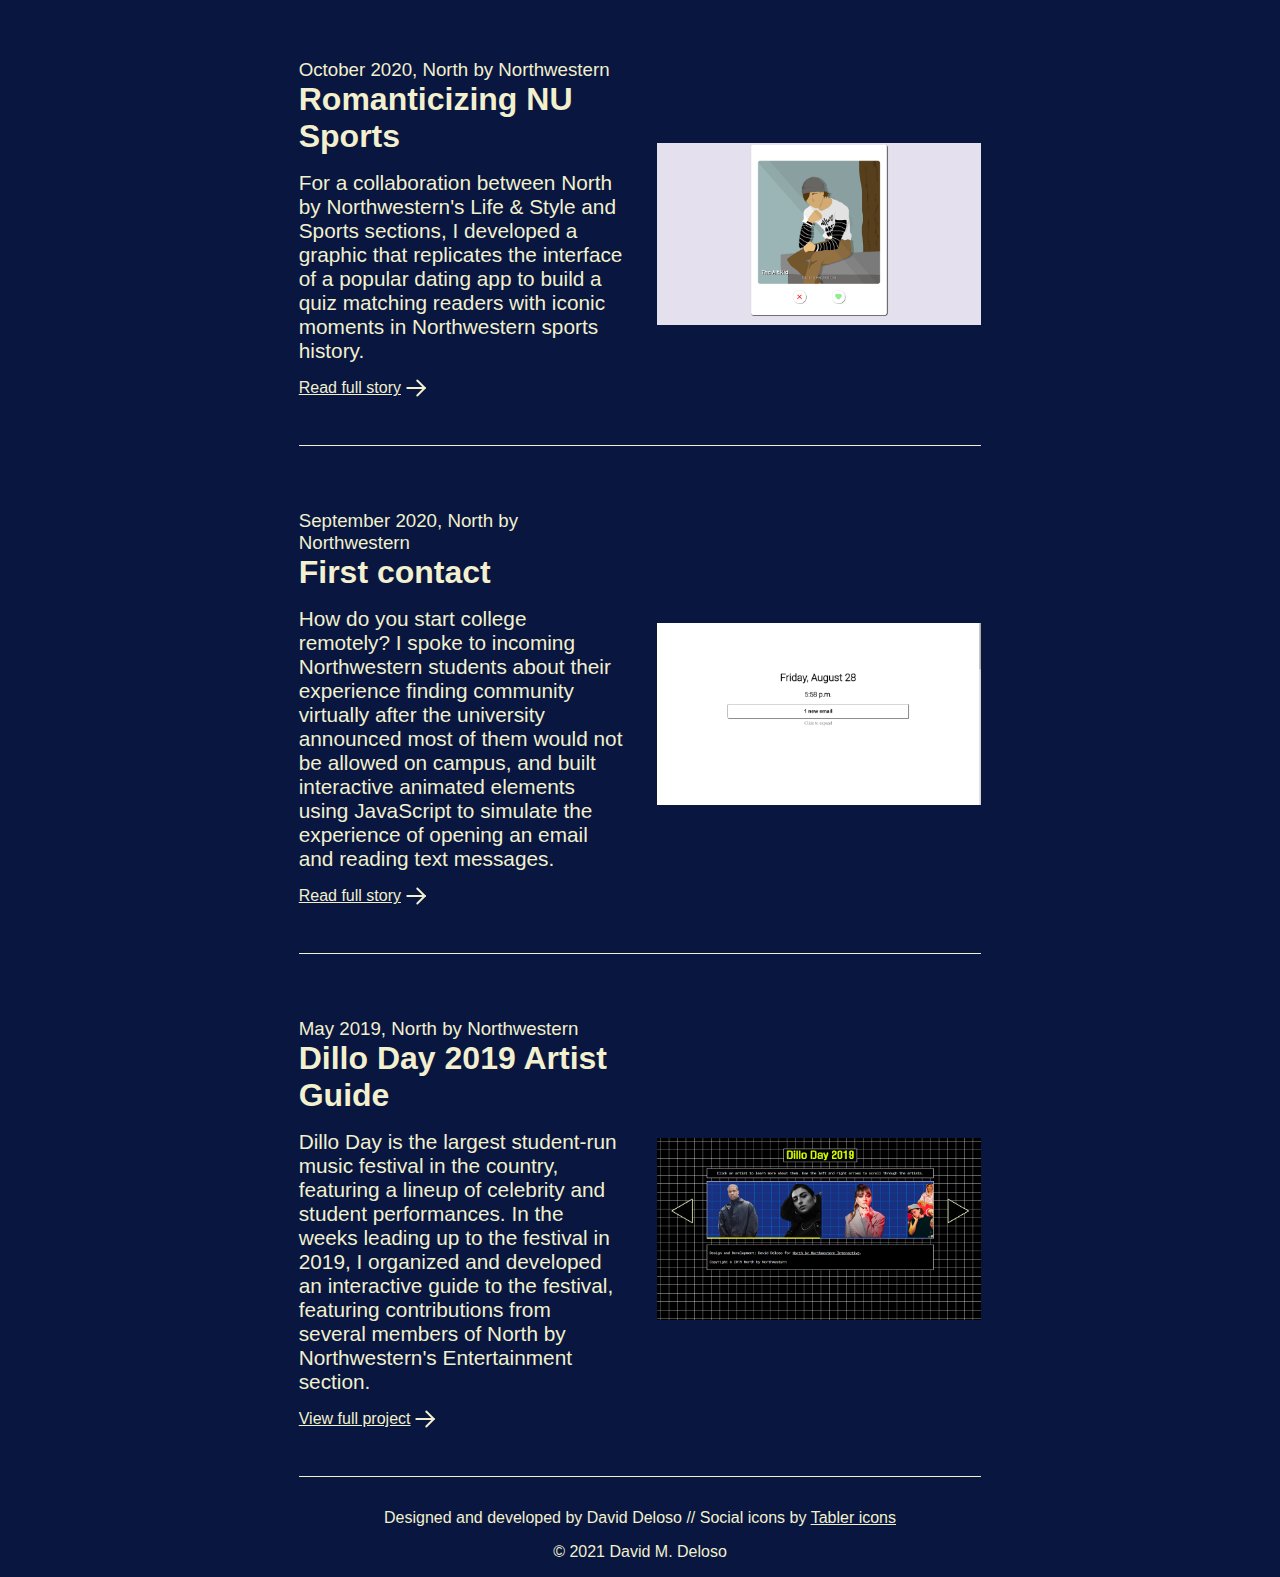
==== commit 77b616c2: "edited homepage text" ====
--- a/index.html
+++ b/index.html
@@ -40,7 +40,7 @@
         </ul>
     </header>
         <div class="site-bio"><img src="profilepic-rect.png" alt="Photo of David Deloso" class="profile-pic-rect"> <img class="profile-pic-square" src="profilepic-square.png" alt="Photo of David Deloso">
-        <p class="bio-text">I'm a fourth-year studying journalism and human-centered design at Northwestern University's Medill School of Journalism.<br><br>I most recently served as a Newsroom Developer Intern designing and developing digital stories at the San Francisco Chronicle.<br><br>On campus, I've served as Editor-in-chief and Interactives Editor (among other things) at <a href="https://northbynorthwestern.com/" target="_blank">North by Northwestern</a>.
+        <p class="bio-text">I'm a fourth-year studying journalism and human-centered design at Northwestern University's Medill School of Journalism.<br><br>I most recently served as a Newsroom Developer Intern designing and developing digital stories at the <a href="https://www.sfchronicle.com/" target="_blank">San Francisco Chronicle.</a><br><br>On campus, I've served as Editor-in-chief and Interactives Editor (among other things) at <a href="https://northbynorthwestern.com/" target="_blank">North by Northwestern</a>.
           
           <!-- Previous positions at NBN include <strong>Editor-in-chief, Entertainment Editor</strong> and <strong>Social Media Manager.</strong> -->
           
@@ -58,10 +58,10 @@
             <div class="work-project">
                 <img class="project-thumb-mobile" src="jessicascreen.png" alt="Screenshot of The Jessica Simulation">
                 <div class="project-text">
-                <h3 class="project-year">July 2021</h3>
+                <h3 class="project-year">July 2021, San Francisco Chronicle</h3>
                 <h2 class="project-title">The Jessica Simulation: Love and loss in the age of A.I.</h2>
                 <p class="project-description">I designed and developed a longform feature chronicling one man's attempt to process his fiancee's death using an A.I. chatbot. Using Gatsby and React, I created elements including animated terminal windows, changing background colors and an animated life bar to put the reader in the subject's shoes.</p>
-                <a href="https://www.sfchronicle.com/projects/2021/jessica-simulation-artificial-intelligence/" target="_blank" class="project-link"> <p>View full project at sfchronicle.com</p><svg xmlns="http://www.w3.org/2000/svg" class="icon icon-tabler icon-tabler-arrow-right" width="30" height="30" viewBox="0 0 24 24" stroke-width="1.5" stroke="#F2F0CE" fill="none" stroke-linecap="round" stroke-linejoin="round">
+                <a href="https://www.sfchronicle.com/projects/2021/jessica-simulation-artificial-intelligence/" target="_blank" class="project-link"> <p>View full project</p><svg xmlns="http://www.w3.org/2000/svg" class="icon icon-tabler icon-tabler-arrow-right" width="30" height="30" viewBox="0 0 24 24" stroke-width="1.5" stroke="#F2F0CE" fill="none" stroke-linecap="round" stroke-linejoin="round">
                     <path stroke="none" d="M0 0h24v24H0z" fill="none"/>
                     <line x1="5" y1="12" x2="19" y2="12" />
                     <line x1="13" y1="18" x2="19" y2="12" />
@@ -76,10 +76,10 @@
             <div class="work-project">
               <img class="project-thumb-mobile" src="lifteveryvoicescreen.png" alt="Screenshot of Lift Every Voice">
               <div class="project-text">
-              <h3 class="project-year">June 2021</h3>
+              <h3 class="project-year">June 2021, San Francisco Chronicle</h3>
               <h2 class="project-title">Lift Every Voice</h2>
               <p class="project-description">I developed the hub pages for Lift Every Voice, a Juneteenth project by Hearst Newspapers which tells the stories of Black elders across the country. I collaborated with a central design team to produce a project template which each Hearst market could modify and deploy individually. </p>
-              <a href="https://www.sfchronicle.com/projects/lift-every-voice/" target="_blank" class="project-link"> <p>View full project at sfchronicle.com</p><svg xmlns="http://www.w3.org/2000/svg" class="icon icon-tabler icon-tabler-arrow-right" width="30" height="30" viewBox="0 0 24 24" stroke-width="1.5" stroke="#F2F0CE" fill="none" stroke-linecap="round" stroke-linejoin="round">
+              <a href="https://www.sfchronicle.com/projects/lift-every-voice/" target="_blank" class="project-link"> <p>View full project</p><svg xmlns="http://www.w3.org/2000/svg" class="icon icon-tabler icon-tabler-arrow-right" width="30" height="30" viewBox="0 0 24 24" stroke-width="1.5" stroke="#F2F0CE" fill="none" stroke-linecap="round" stroke-linejoin="round">
                   <path stroke="none" d="M0 0h24v24H0z" fill="none"/>
                   <line x1="5" y1="12" x2="19" y2="12" />
                   <line x1="13" y1="18" x2="19" y2="12" />
@@ -94,10 +94,10 @@
           <div class="work-project">
             <img class="project-thumb-mobile" src="24screen.png" alt="Screenshot of '24 on 24'">
             <div class="project-text">
-            <h3 class="project-year">May 2021</h3>
+            <h3 class="project-year">May 2021, San Francisco Chronicle</h3>
             <h2 class="project-title">24 on 24: Willie Mays by the numbers</h2>
             <p class="project-description">To commemorate MLB Legend Willie Mays' 90th birthday, I designed and developed a project listing 24 facts about his life and career. I used React to produce an animated slideshow which can be navigated using arrow keys, a mouse wheel or on-screen buttons.</p>
-            <a href="https://www.sfchronicle.com/projects/2021/williemays-24-on-24/" target="_blank" class="project-link"> <p>View full project at sfchronicle.com</p><svg xmlns="http://www.w3.org/2000/svg" class="icon icon-tabler icon-tabler-arrow-right" width="30" height="30" viewBox="0 0 24 24" stroke-width="1.5" stroke="#F2F0CE" fill="none" stroke-linecap="round" stroke-linejoin="round">
+            <a href="https://www.sfchronicle.com/projects/2021/williemays-24-on-24/" target="_blank" class="project-link"> <p>View full project</p><svg xmlns="http://www.w3.org/2000/svg" class="icon icon-tabler icon-tabler-arrow-right" width="30" height="30" viewBox="0 0 24 24" stroke-width="1.5" stroke="#F2F0CE" fill="none" stroke-linecap="round" stroke-linejoin="round">
                 <path stroke="none" d="M0 0h24v24H0z" fill="none"/>
                 <line x1="5" y1="12" x2="19" y2="12" />
                 <line x1="13" y1="18" x2="19" y2="12" />
@@ -112,7 +112,7 @@
             <div class="work-project">
               <img class="project-thumb-mobile" src="when2eatscreen.png" alt="Screenshot of When2Eat in Evanston">
               <div class="project-text">
-              <h3 class="project-year">January 2021</h3>
+              <h3 class="project-year">January 2021, North by Northwestern</h3>
               <h2 class="project-title">When2Eat in Evanston</h2>
               <p class="project-description">I used Leaflet and D3 to produce an interactive map that tells readers which Evanston restaurants are open at any given time. The project pulls data from a CSV file which can be updated to easily add or modify restaurant information without directly editing the HTML or JavaScript code.</p>
               <a href="https://northbynorthwestern.com/when2eat-in-evanston/" target="_blank" class="project-link"> <p>View full project</p><svg xmlns="http://www.w3.org/2000/svg" class="icon icon-tabler icon-tabler-arrow-right" width="30" height="30" viewBox="0 0 24 24" stroke-width="1.5" stroke="#F2F0CE" fill="none" stroke-linecap="round" stroke-linejoin="round">
@@ -121,12 +121,7 @@
                   <line x1="13" y1="18" x2="19" y2="12" />
                   <line x1="13" y1="6" x2="19" y2="12" />
                 </svg></a>
-                <a href="https://github.com/northbynorthwestern/restaurant-guide" target="_blank" class="project-link"> <p>View code</p><svg xmlns="http://www.w3.org/2000/svg" class="icon icon-tabler icon-tabler-arrow-right" width="30" height="30" viewBox="0 0 24 24" stroke-width="1.5" stroke="#F2F0CE" fill="none" stroke-linecap="round" stroke-linejoin="round">
-                  <path stroke="none" d="M0 0h24v24H0z" fill="none"/>
-                  <line x1="5" y1="12" x2="19" y2="12" />
-                  <line x1="13" y1="18" x2="19" y2="12" />
-                  <line x1="13" y1="6" x2="19" y2="12" />
-                </svg></a>
+               
           </div>
           <a href="https://northbynorthwestern.com/when2eat-in-evanston" class="project-thumb-link" target="_blank">
               <img class="project-thumb" src="when2eatscreen.png" alt="Screenshot of When2Eat in Evanston">
@@ -136,9 +131,9 @@
             <div class="work-project">
               <img class="project-thumb-mobile" src="nbnmagscreen.png" alt="Screenshot of NBN's Fall 2020 online magazine">
               <div class="project-text">
-              <h3 class="project-year">January 2021</h3>
+              <h3 class="project-year">January 2021, North by Northwestern</h3>
               <h2 class="project-title">North by Northwestern digital magazine</h2>
-              <p class="project-description">I led a team of developers in converting North by Northwestern's Fall 2020 print issue into a fully-interactive digital magazine. I built the magazine's homepage as well as 18 of its 32 stories in addition to guiding the team.</p>
+              <p class="project-description">I led a team of developers in converting North by Northwestern's Fall 2020 print issue into a fully-interactive digital magazine. I built the magazine's homepage as well as 18 of its 32 stories in addition to editing and providing feedback on other team members' work.</p>
               <a href="https://northbynorthwestern.com/fall-2020-magazine/" target="_blank" class="project-link"> <p>View full magazine</p><svg xmlns="http://www.w3.org/2000/svg" class="icon icon-tabler icon-tabler-arrow-right" width="30" height="30" viewBox="0 0 24 24" stroke-width="1.5" stroke="#F2F0CE" fill="none" stroke-linecap="round" stroke-linejoin="round">
                   <path stroke="none" d="M0 0h24v24H0z" fill="none"/>
                   <line x1="5" y1="12" x2="19" y2="12" />
@@ -154,7 +149,7 @@
             <div class="work-project">
                 <img class="project-thumb-mobile" src="romancscreen.png" alt="Screenshot of 'Romanticizing NU Sports' ">
                 <div class="project-text">
-                <h3 class="project-year">October 2020</h3>
+                <h3 class="project-year">October 2020, North by Northwestern</h3>
                 <h2 class="project-title">Romanticizing NU Sports</h2>
                 <p class="project-description">For a collaboration between North by Northwestern's Life & Style and Sports sections, I developed a graphic that replicates the interface of a popular dating app to build a quiz matching readers with iconic moments in Northwestern sports history.</p>
                 <a href="https://northbynorthwestern.com/romanticizing-nu-sports/" target="_blank" class="project-link"> <p>Read full story</p><svg xmlns="http://www.w3.org/2000/svg" class="icon icon-tabler icon-tabler-arrow-right" width="30" height="30" viewBox="0 0 24 24" stroke-width="1.5" stroke="#F2F0CE" fill="none" stroke-linecap="round" stroke-linejoin="round">
@@ -163,12 +158,6 @@
                     <line x1="13" y1="18" x2="19" y2="12" />
                     <line x1="13" y1="6" x2="19" y2="12" />
                   </svg></a>
-                  <a href="https://github.com/northbynorthwestern/tinder-sports" target="_blank" class="project-link"> <p>View code</p><svg xmlns="http://www.w3.org/2000/svg" class="icon icon-tabler icon-tabler-arrow-right" width="30" height="30" viewBox="0 0 24 24" stroke-width="1.5" stroke="#F2F0CE" fill="none" stroke-linecap="round" stroke-linejoin="round">
-                    <path stroke="none" d="M0 0h24v24H0z" fill="none"/>
-                    <line x1="5" y1="12" x2="19" y2="12" />
-                    <line x1="13" y1="18" x2="19" y2="12" />
-                    <line x1="13" y1="6" x2="19" y2="12" />
-                  </svg></a>
             </div>
             <a href="https://northbynorthwestern.com/romanticizing-nu-sports/" class="project-thumb-link" target="_blank">
                 <img class="project-thumb" src="romancscreen.png" alt="Screenshot of 'Romanticizing NU Sports' ">
@@ -179,7 +168,7 @@
                 <img class="project-thumb-mobile" src="contactscreen.png" alt="Screenshot of 'First Contact'">
               </a>
                 <div class="project-text">
-                <h3 class="project-year">September 2020</h3>
+                <h3 class="project-year">September 2020, North by Northwestern</h3>
                 <h2 class="project-title">First contact</h2>
                 <p class="project-description">How do you start college remotely? I spoke to incoming Northwestern students about their experience finding community virtually after the university announced most of them would not be allowed on campus, and built interactive animated elements using JavaScript to simulate the experience of opening an email and reading text messages.</p>
                 <a href="https://northbynorthwestern.com/first-contact/" target="_blank" class="project-link"> <p>Read full story</p><svg xmlns="http://www.w3.org/2000/svg" class="icon icon-tabler icon-tabler-arrow-right" width="30" height="30" viewBox="0 0 24 24" stroke-width="1.5" stroke="#F2F0CE" fill="none" stroke-linecap="round" stroke-linejoin="round">
@@ -188,12 +177,6 @@
                     <line x1="13" y1="18" x2="19" y2="12" />
                     <line x1="13" y1="6" x2="19" y2="12" />
                   </svg></a>
-                  <a href="https://github.com/northbynorthwestern/firstcontact" target="_blank" class="project-link"> <p>View code</p><svg xmlns="http://www.w3.org/2000/svg" class="icon icon-tabler icon-tabler-arrow-right" width="30" height="30" viewBox="0 0 24 24" stroke-width="1.5" stroke="#F2F0CE" fill="none" stroke-linecap="round" stroke-linejoin="round">
-                    <path stroke="none" d="M0 0h24v24H0z" fill="none"/>
-                    <line x1="5" y1="12" x2="19" y2="12" />
-                    <line x1="13" y1="18" x2="19" y2="12" />
-                    <line x1="13" y1="6" x2="19" y2="12" />
-                  </svg></a>
             </div>
             <a href="https://northbynorthwestern.com/first-contact/" class="project-thumb-link" target="_blank">
                 <img class="project-thumb" src="contactscreen.png" alt="Screenshot of 'First Contact'">
@@ -202,16 +185,10 @@
             <div class="work-project">
                 <img class="project-thumb-mobile" src="dilloscreen.png" alt="Screenshot of my Dillo Day artist guide">
                 <div class="project-text">
-                <h3 class="project-year">May 2019</h3>
+                <h3 class="project-year">May 2019, North by Northwestern</h3>
                 <h2 class="project-title">Dillo Day 2019 Artist Guide</h2>
                 <p class="project-description">Dillo Day is the largest student-run music festival in the country, featuring a lineup of celebrity and student performances. In the weeks leading up to the festival in 2019, I organized and developed an interactive guide to the festival, featuring contributions from several members of North by Northwestern's Entertainment section.</p>
-                <a href="https://northbynorthwestern.com/dillo-day-2019-main-stage-guide/" target="_blank" class="project-link"> <p>Read full story</p><svg xmlns="http://www.w3.org/2000/svg" class="icon icon-tabler icon-tabler-arrow-right" width="30" height="30" viewBox="0 0 24 24" stroke-width="1.5" stroke="#F2F0CE" fill="none" stroke-linecap="round" stroke-linejoin="round">
-                    <path stroke="none" d="M0 0h24v24H0z" fill="none"/>
-                    <line x1="5" y1="12" x2="19" y2="12" />
-                    <line x1="13" y1="18" x2="19" y2="12" />
-                    <line x1="13" y1="6" x2="19" y2="12" />
-                  </svg></a>
-                  <a href="https://github.com/northbynorthwestern/dillo2019-artist-guide" target="_blank" class="project-link"> <p>View code</p><svg xmlns="http://www.w3.org/2000/svg" class="icon icon-tabler icon-tabler-arrow-right" width="30" height="30" viewBox="0 0 24 24" stroke-width="1.5" stroke="#F2F0CE" fill="none" stroke-linecap="round" stroke-linejoin="round">
+                <a href="https://northbynorthwestern.com/dillo-day-2019-main-stage-guide/" target="_blank" class="project-link"> <p>View full project</p><svg xmlns="http://www.w3.org/2000/svg" class="icon icon-tabler icon-tabler-arrow-right" width="30" height="30" viewBox="0 0 24 24" stroke-width="1.5" stroke="#F2F0CE" fill="none" stroke-linecap="round" stroke-linejoin="round">
                     <path stroke="none" d="M0 0h24v24H0z" fill="none"/>
                     <line x1="5" y1="12" x2="19" y2="12" />
                     <line x1="13" y1="18" x2="19" y2="12" />
--- a/style.css
+++ b/style.css
@@ -14,9 +14,6 @@
 a:hover{
     color: #7d9eff;
 }
-p{
-
-}
 strong{
     font-weight: 500;
 }
@@ -33,7 +30,7 @@
     margin-bottom: 0;
 }
 .site-subtitle{
-    font-weight: 100;
+    font-weight: 300;
     text-align: center;
     margin-top: 0;
     width: 50%;
@@ -49,7 +46,7 @@
 .social-link-anchor{
     display: flex;
     align-items: center;
-    font-weight: 100;
+    font-weight: 400;
 }
 a:hover{
     color: #7d9eff;
@@ -63,7 +60,7 @@
     stroke: #F2F0CE;
 }
 .social-link-anchor h2{
-    font-weight: 100;
+    font-weight: 300;
     font-size: 1.3em;
 }
 .site-bio{
@@ -72,7 +69,7 @@
     border-bottom: 1px solid #F2F0CE;
     padding: 1em 0;
     margin: 0 auto;
-    font-weight: 100;
+    font-weight: 300;
     font-size: 1.3em;
     /* margin-bottom: 0; */
     display: flex;
@@ -123,7 +120,7 @@
 }
 .section-subhed{
     margin-top: 0;
-    font-weight: 100;
+    font-weight: 300;
     text-align: center;
     margin-bottom: 1em;
 }
@@ -146,13 +143,16 @@
 .project-link{
     display: flex;
     align-items: center;
+    /* flex-shrink: 0; */
+    flex-wrap: nowrap;
+    width: 100%;
 }
 
 
 .project-year{
     margin-top: 0;
     margin-bottom: 0;
-    font-weight: 100;
+    font-weight: 300;
 }
 .project-title{
     /* width: 40%; */
@@ -162,7 +162,7 @@
     margin-bottom: .5em;
 }
 .project-description{
-    font-weight: 100;
+    font-weight: 300;
     margin-top: 0;
     margin-bottom: 0;
     font-size: 1.3em;
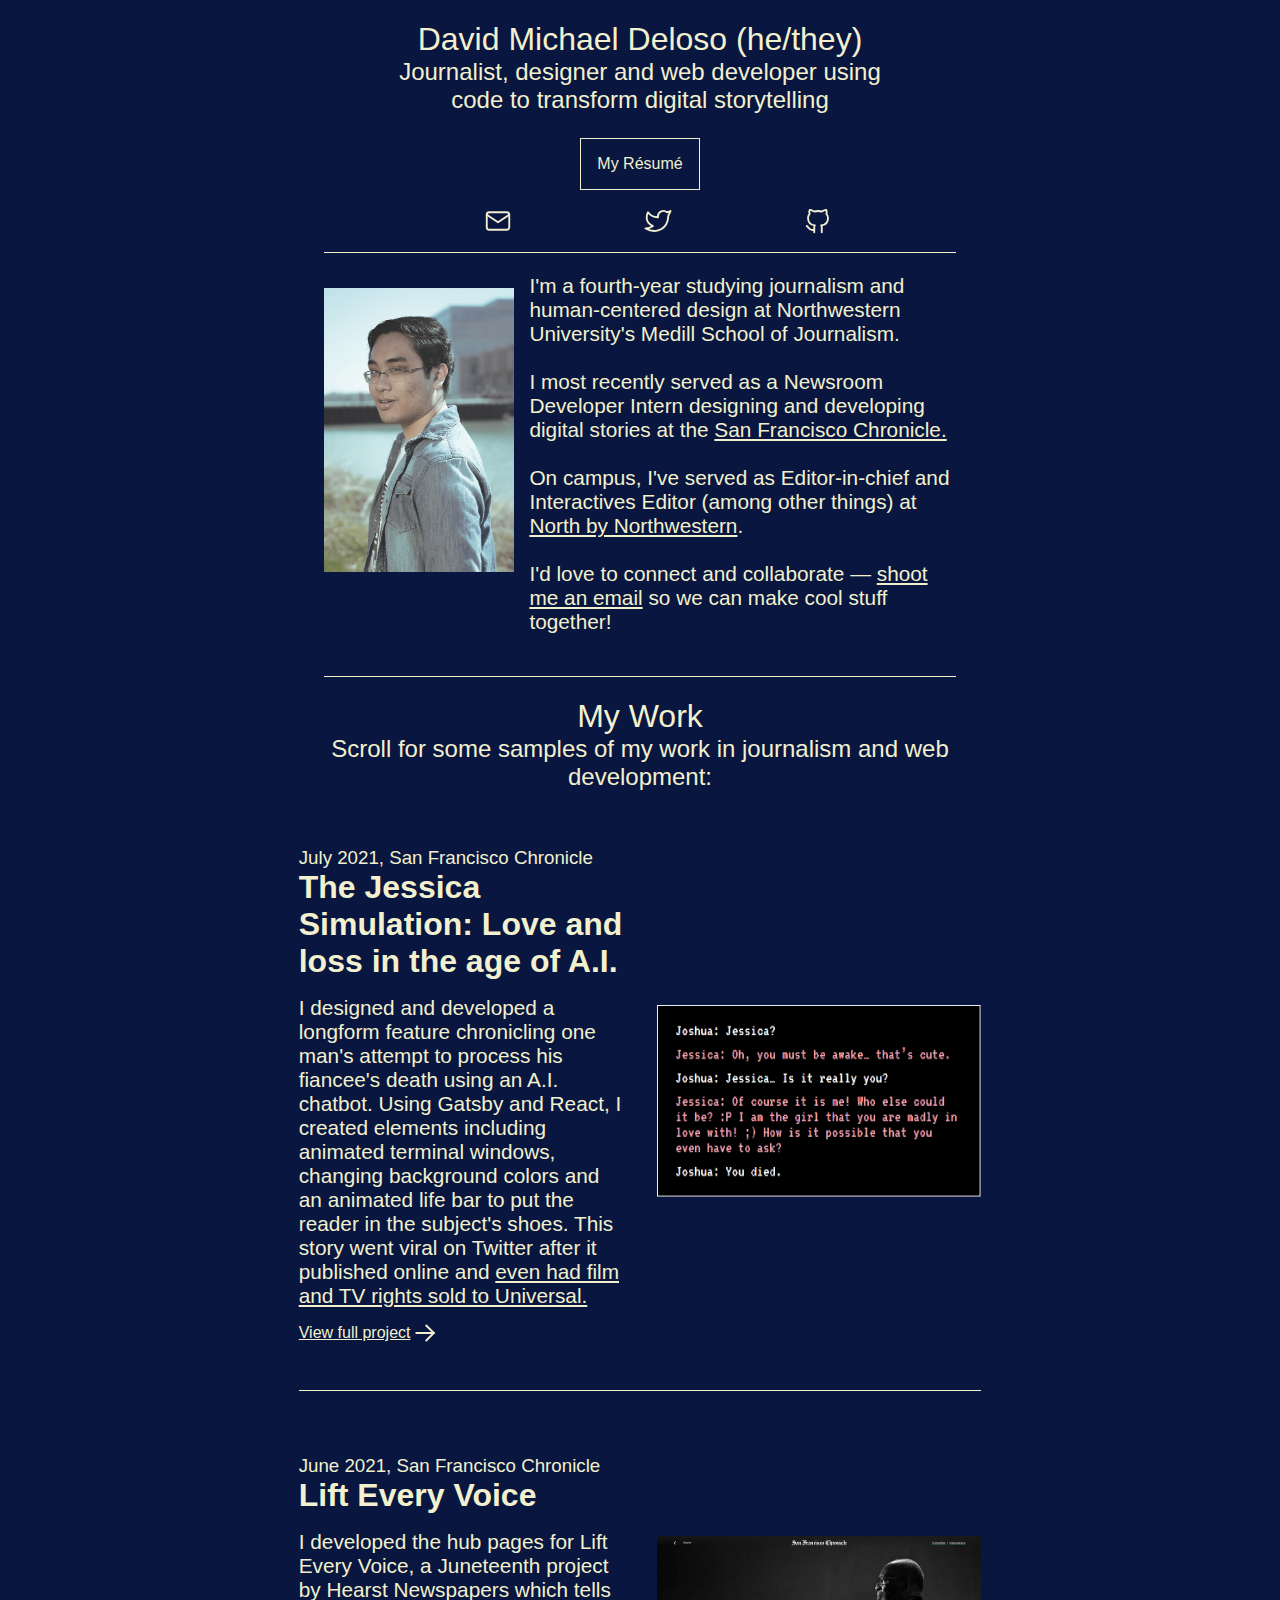
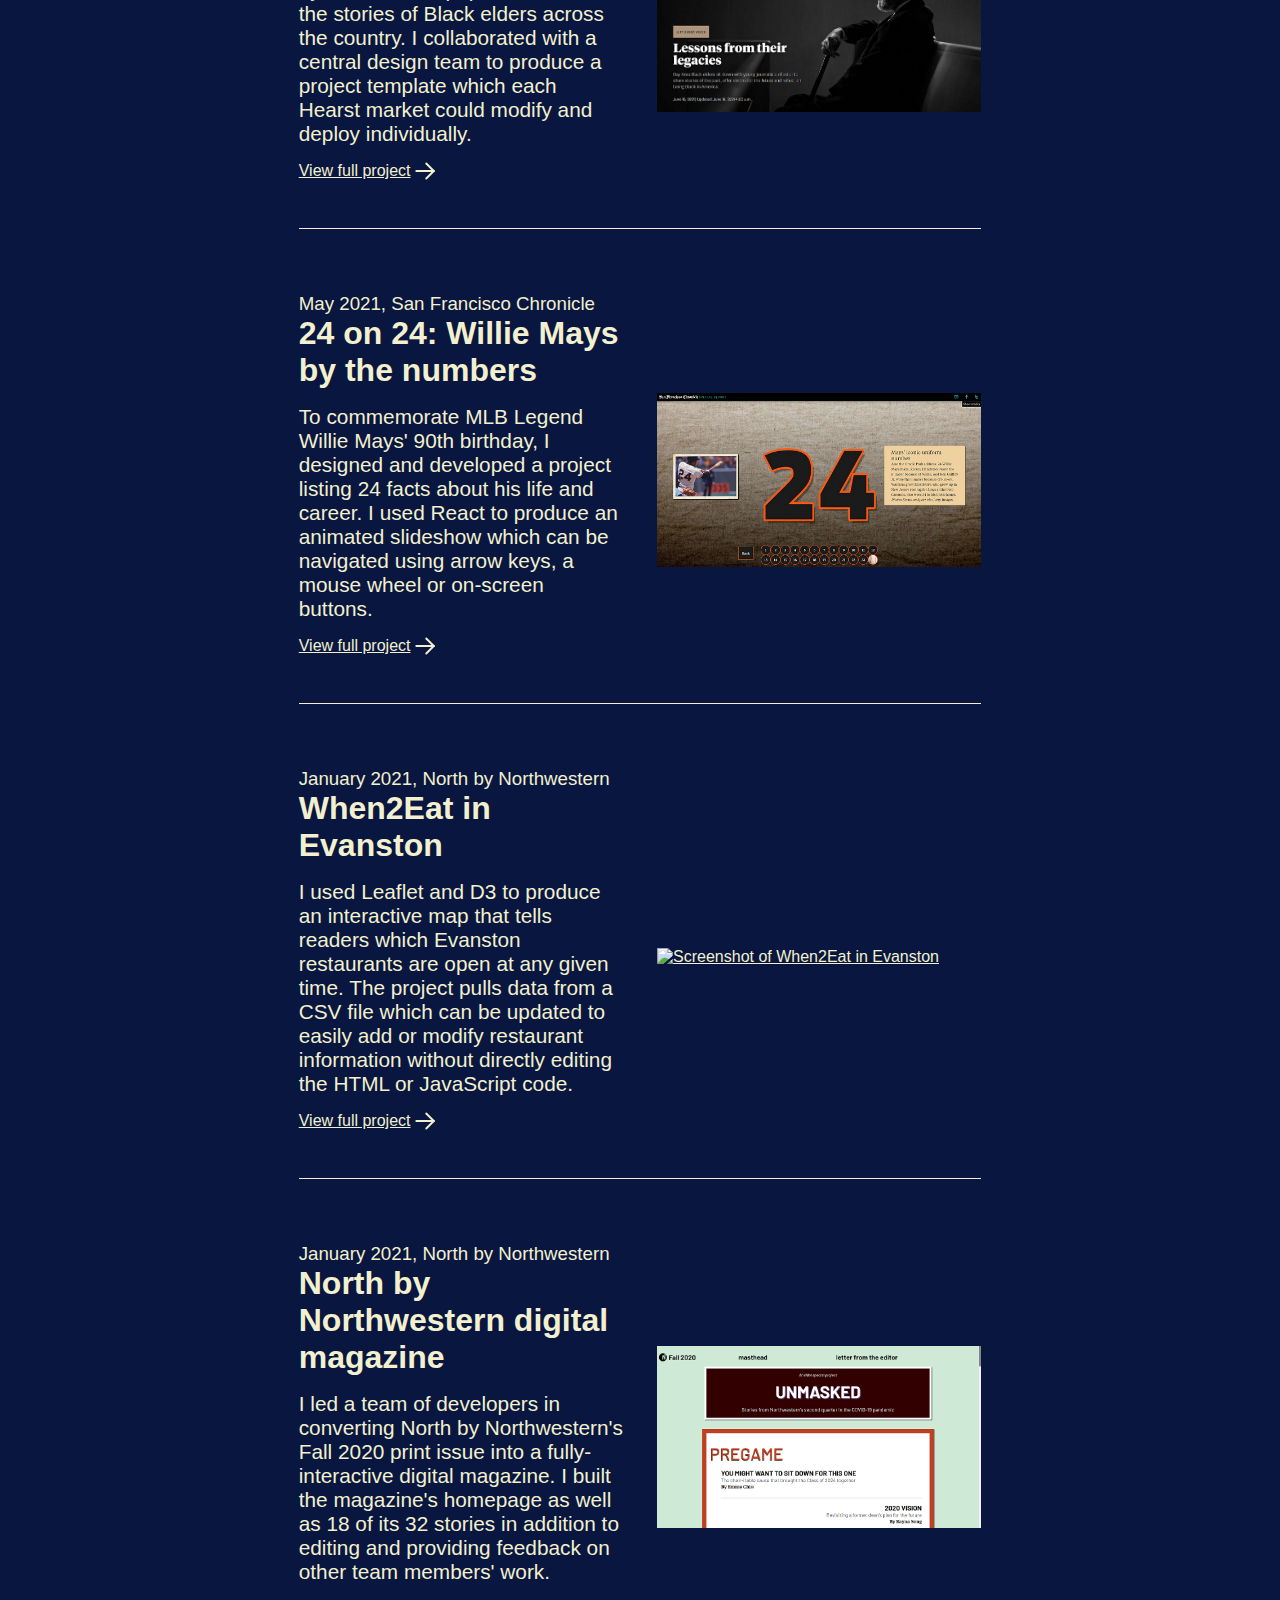
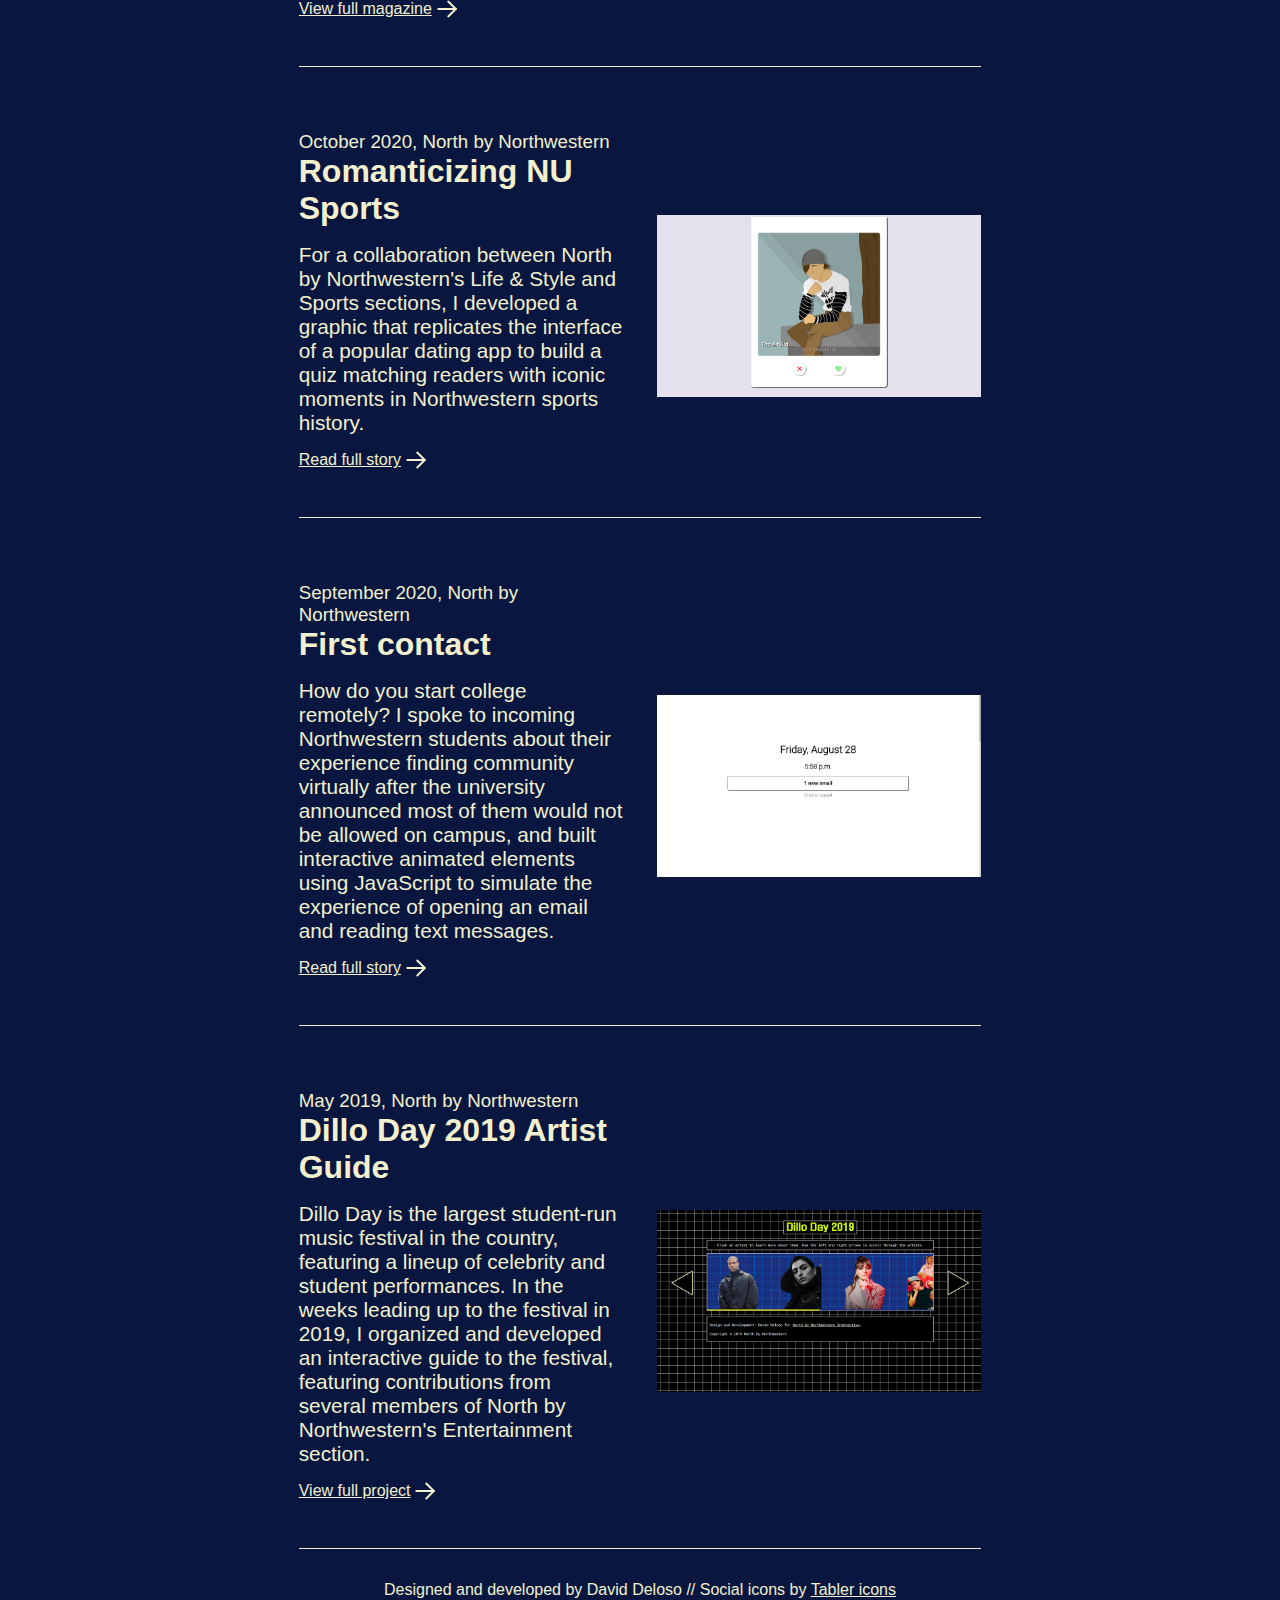
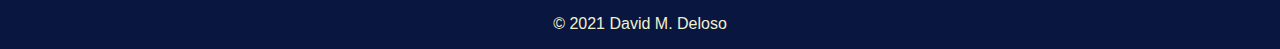
==== commit 54a4ff11: "changed resume" ====
--- a/index.html
+++ b/index.html
@@ -60,7 +60,7 @@
                 <div class="project-text">
                 <h3 class="project-year">July 2021, San Francisco Chronicle</h3>
                 <h2 class="project-title">The Jessica Simulation: Love and loss in the age of A.I.</h2>
-                <p class="project-description">I designed and developed a longform feature chronicling one man's attempt to process his fiancee's death using an A.I. chatbot. Using Gatsby and React, I created elements including animated terminal windows, changing background colors and an animated life bar to put the reader in the subject's shoes.</p>
+                <p class="project-description">I designed and developed a longform feature chronicling one man's attempt to process his fiancee's death using an A.I. chatbot. Using Gatsby and React, I created elements including animated terminal windows, changing background colors and an animated life bar to put the reader in the subject's shoes. This story went viral on Twitter after it published online and <a href="https://www.sfchronicle.com/about/newsroomnews/article/Rights-to-SFChronicle-s-Jessica-16398370.php" target="_blank">even had film and TV rights sold to Universal.</a></p>
                 <a href="https://www.sfchronicle.com/projects/2021/jessica-simulation-artificial-intelligence/" target="_blank" class="project-link"> <p>View full project</p><svg xmlns="http://www.w3.org/2000/svg" class="icon icon-tabler icon-tabler-arrow-right" width="30" height="30" viewBox="0 0 24 24" stroke-width="1.5" stroke="#F2F0CE" fill="none" stroke-linecap="round" stroke-linejoin="round">
                     <path stroke="none" d="M0 0h24v24H0z" fill="none"/>
                     <line x1="5" y1="12" x2="19" y2="12" />
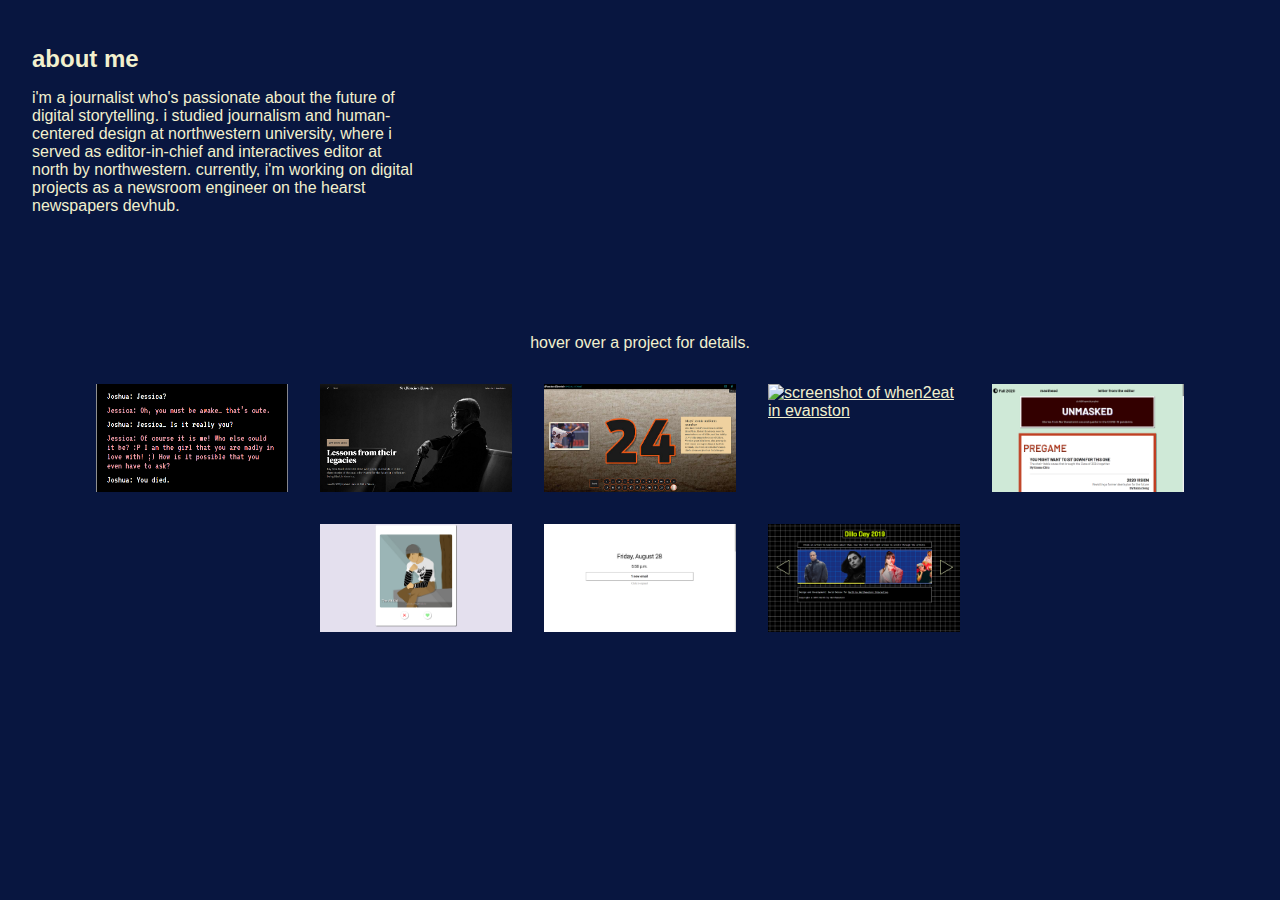
==== commit 03798f77: "update april 2022" ====
--- a/index.html
+++ b/index.html
@@ -1,122 +1,96 @@
-<!DOCTYPE html>
+<!doctype html>
 <html lang="en">
 <head>
-    <meta charset="UTF-8">
+    <meta charset="utf-8">
     <meta name="viewport" content="width=device-width, initial-scale=1.0">
     <link rel="stylesheet" href="style.css">
-    <title>David M. Deloso</title>
+    <title>david m. deloso</title>
     <link rel="shortcut icon" href="favicon.png" type="image/x-icon">
     <link rel="stylesheet" href="https://use.typekit.net/thx5bzi.css">
 </head>
 <body>
-    <header class="site-top">
-        <h1 class="site-name">David Michael Deloso (he/they)</h1>
-        <h2 class="site-subtitle">Journalist, designer and web developer using code to transform digital storytelling</h2>
-        <a class="resume-link" href="DelosoResumeCurrent.pdf" target="_blank"> <p class = "resume-button">My Résumé</p></a>
-        <ul class="social-links">
-            <li><a href="mailto:dmdeloso99@gmail.com" target="_blank" class="social-link-anchor"><svg xmlns="http://www.w3.org/2000/svg" class="icon icon-tabler icon-tabler-mail" width="30" height="30" viewBox="0 0 24 24" stroke-width="1.5"  fill="none" stroke-linecap="round" stroke-linejoin="round">
-                <path stroke="none" d="M0 0h24v24H0z" fill="none"/>
-                <rect x="3" y="5" width="18" height="14" rx="2" />
-                <polyline points="3 7 12 13 21 7" />
-              </svg> 
-              <h2 class="social-text">dmdeloso99@gmail.com</h2>
-            </a>
-            </li>
-              <li><a href="https://twitter.com/davidmdeloso" target="_blank" class="social-link-anchor"><svg xmlns="http://www.w3.org/2000/svg" class="icon icon-tabler icon-tabler-brand-twitter" width="30" height="30" viewBox="0 0 24 24" stroke-width="1.5"  fill="none" stroke-linecap="round" stroke-linejoin="round">
-                <path stroke="none" d="M0 0h24v24H0z" fill="none"/>
-                <path d="M22 4.01c-1 .49 -1.98 .689 -3 .99c-1.121 -1.265 -2.783 -1.335 -4.38 -.737s-2.643 2.06 -2.62 3.737v1c-3.245 .083 -6.135 -1.395 -8 -4c0 0 -4.182 7.433 4 11c-1.872 1.247 -3.739 2.088 -6 2c3.308 1.803 6.913 2.423 10.034 1.517c3.58 -1.04 6.522 -3.723 7.651 -7.742a13.84 13.84 0 0 0 .497 -3.753c-.002 -.249 1.51 -2.772 1.818 -4.013z" />
-              </svg>
-              <h2 class="social-text">@DavidMDeloso</h2>
-            </a>
-            </li>
-            <li><a href="https://github.com/dmdeloso" target="_blank" class="social-link-anchor"><svg xmlns="http://www.w3.org/2000/svg" class="icon icon-tabler icon-tabler-brand-github" width="30" height="30" viewBox="0 0 24 24" stroke-width="1.5"  fill="none" stroke-linecap="round" stroke-linejoin="round">
-                <path stroke="none" d="M0 0h24v24H0z" fill="none"/>
-                <path d="M9 19c-4.3 1.4 -4.3 -2.5 -6 -3m12 5v-3.5c0 -1 .1 -1.4 -.5 -2c2.8 -.3 5.5 -1.4 5.5 -6a4.6 4.6 0 0 0 -1.3 -3.2a4.2 4.2 0 0 0 -.1 -3.2s-1.1 -.3 -3.5 1.3a12.3 12.3 0 0 0 -6.2 0c-2.4 -1.6 -3.5 -1.3 -3.5 -1.3a4.2 4.2 0 0 0 -.1 3.2a4.6 4.6 0 0 0 -1.3 3.2c0 4.6 2.7 5.7 5.5 6c-.6 .6 -.6 1.2 -.5 2v3.5" />
-              </svg>
-              <h2 class="social-text">dmdeloso</h2>
-            </a>
-            </li>
-
-        </ul>
+ 
+    <header>
+      <img src="profilepic-rect.png" alt="photo of david deloso" class="profile-pic-rect"> <img class="profile-pic-square" src="profilepic-square.png" alt="photo of david deloso">
+      <div class="header-content">
+        <h1>david m. deloso</h1>
+        <h2>journalism + code + design</h2>
+      </div>
+      
     </header>
-        <div class="site-bio"><img src="profilepic-rect.png" alt="Photo of David Deloso" class="profile-pic-rect"> <img class="profile-pic-square" src="profilepic-square.png" alt="Photo of David Deloso">
-        <p class="bio-text">I'm a fourth-year studying journalism and human-centered design at Northwestern University's Medill School of Journalism.<br><br>I most recently served as a Newsroom Developer Intern designing and developing digital stories at the <a href="https://www.sfchronicle.com/" target="_blank">San Francisco Chronicle.</a><br><br>On campus, I've served as Editor-in-chief and Interactives Editor (among other things) at <a href="https://northbynorthwestern.com/" target="_blank">North by Northwestern</a>.
-          
-          <!-- Previous positions at NBN include <strong>Editor-in-chief, Entertainment Editor</strong> and <strong>Social Media Manager.</strong> -->
-          
-          <br><br>I'd love to connect and collaborate — <a href="mailto:dmdeloso99@gmail.com" target="_blank">shoot me an email</a> so we can make cool stuff together!</p>
-      
-        </div>
-      
+    <div class="bio-text">
+      <h3>about me</h3>
+      <p>i'm a journalist who's passionate about the future of digital storytelling. i studied journalism and human-centered design at northwestern university, where i served as editor-in-chief and interactives editor at north by northwestern. currently, i'm working on digital projects as a newsroom engineer on the hearst newspapers devhub.</p>
+  </div>
         
 
+      <p class="work-tip">hover over a project for details.</p>
+        <section class="my-work">
 
-        <section class="my-work">
-            <h1 class="section-header">My Work</h1>
-            <h2 class="section-subhed">Scroll for some samples of my work in journalism and web development:</h2>
-            
             <div class="work-project">
-                <img class="project-thumb-mobile" src="jessicascreen.png" alt="Screenshot of The Jessica Simulation">
+                <img class="project-thumb-mobile" src="jessicascreen.png" alt="screenshot of the jessica simulation">
                 <div class="project-text">
-                <h3 class="project-year">July 2021, San Francisco Chronicle</h3>
-                <h2 class="project-title">The Jessica Simulation: Love and loss in the age of A.I.</h2>
-                <p class="project-description">I designed and developed a longform feature chronicling one man's attempt to process his fiancee's death using an A.I. chatbot. Using Gatsby and React, I created elements including animated terminal windows, changing background colors and an animated life bar to put the reader in the subject's shoes. This story went viral on Twitter after it published online and <a href="https://www.sfchronicle.com/about/newsroomnews/article/Rights-to-SFChronicle-s-Jessica-16398370.php" target="_blank">even had film and TV rights sold to Universal.</a></p>
-                <a href="https://www.sfchronicle.com/projects/2021/jessica-simulation-artificial-intelligence/" target="_blank" class="project-link"> <p>View full project</p><svg xmlns="http://www.w3.org/2000/svg" class="icon icon-tabler icon-tabler-arrow-right" width="30" height="30" viewBox="0 0 24 24" stroke-width="1.5" stroke="#F2F0CE" fill="none" stroke-linecap="round" stroke-linejoin="round">
-                    <path stroke="none" d="M0 0h24v24H0z" fill="none"/>
+                <h3 class="project-year">july 2021</h3>
+                <h2 class="project-title">the jessica simulation</h2>
+                <p class="project-description">i designed and developed a longform feature chronicling one man's attempt to process his fiancee's death using an a.i. chatbot.</p>
+
+                
+                <a href="https://www.sfchronicle.com/projects/2021/jessica-simulation-artificial-intelligence/" target="_blank" class="project-link"> <p>view full project</p><svg xmlns="http://www.w3.org/2000/svg" class="icon icon-tabler icon-tabler-arrow-right" width="30" height="30" viewbox="0 0 24 24" stroke-width="1.5" stroke="#f2f0ce" fill="none" stroke-linecap="round" stroke-linejoin="round">
+                    <path stroke="none" d="m0 0h24v24h0z" fill="none"/>
                     <line x1="5" y1="12" x2="19" y2="12" />
                     <line x1="13" y1="18" x2="19" y2="12" />
                     <line x1="13" y1="6" x2="19" y2="12" />
                   </svg></a>
             </div>
                 <a href="https://www.sfchronicle.com/projects/2021/jessica-simulation-artificial-intelligence/" class="project-thumb-link" target="_blank">
-                <img class="project-thumb" src="jessicascreen.png" alt="Screenshot of The Jessica Simulation">
+                <img class="project-thumb" src="jessicascreen.png" alt="screenshot of the jessica simulation">
               </a>
             </div>
 
             <div class="work-project">
-              <img class="project-thumb-mobile" src="lifteveryvoicescreen.png" alt="Screenshot of Lift Every Voice">
+              <img class="project-thumb-mobile" src="lifteveryvoicescreen.png" alt="screenshot of lift every voice">
               <div class="project-text">
-              <h3 class="project-year">June 2021, San Francisco Chronicle</h3>
-              <h2 class="project-title">Lift Every Voice</h2>
-              <p class="project-description">I developed the hub pages for Lift Every Voice, a Juneteenth project by Hearst Newspapers which tells the stories of Black elders across the country. I collaborated with a central design team to produce a project template which each Hearst market could modify and deploy individually. </p>
-              <a href="https://www.sfchronicle.com/projects/lift-every-voice/" target="_blank" class="project-link"> <p>View full project</p><svg xmlns="http://www.w3.org/2000/svg" class="icon icon-tabler icon-tabler-arrow-right" width="30" height="30" viewBox="0 0 24 24" stroke-width="1.5" stroke="#F2F0CE" fill="none" stroke-linecap="round" stroke-linejoin="round">
-                  <path stroke="none" d="M0 0h24v24H0z" fill="none"/>
+              <h3 class="project-year">june 2021</h3>
+              <h2 class="project-title">lift every voice</h2>
+              <p class="project-description">i developed the hub pages for lift every voice, a juneteenth project by hearst newspapers which tells the stories of black elders across the country. i collaborated with a central design team to produce a project template which each hearst market could modify and deploy individually. </p>
+              <a href="https://www.sfchronicle.com/projects/lift-every-voice/" target="_blank" class="project-link"> <p>view full project</p><svg xmlns="http://www.w3.org/2000/svg" class="icon icon-tabler icon-tabler-arrow-right" width="30" height="30" viewbox="0 0 24 24" stroke-width="1.5" stroke="#f2f0ce" fill="none" stroke-linecap="round" stroke-linejoin="round">
+                  <path stroke="none" d="m0 0h24v24h0z" fill="none"/>
                   <line x1="5" y1="12" x2="19" y2="12" />
                   <line x1="13" y1="18" x2="19" y2="12" />
                   <line x1="13" y1="6" x2="19" y2="12" />
                 </svg></a>
           </div>
               <a href="https://www.sfchronicle.com/projects/lift-every-voice/" class="project-thumb-link" target="_blank">
-              <img class="project-thumb" src="lifteveryvoicescreen.png" alt="Screenshot of Lift Every Voice">
+              <img class="project-thumb" src="lifteveryvoicescreen.png" alt="screenshot of lift every voice">
             </a>
           </div>
 
           <div class="work-project">
-            <img class="project-thumb-mobile" src="24screen.png" alt="Screenshot of '24 on 24'">
+            <img class="project-thumb-mobile" src="24screen.png" alt="screenshot of '24 on 24'">
             <div class="project-text">
-            <h3 class="project-year">May 2021, San Francisco Chronicle</h3>
-            <h2 class="project-title">24 on 24: Willie Mays by the numbers</h2>
-            <p class="project-description">To commemorate MLB Legend Willie Mays' 90th birthday, I designed and developed a project listing 24 facts about his life and career. I used React to produce an animated slideshow which can be navigated using arrow keys, a mouse wheel or on-screen buttons.</p>
-            <a href="https://www.sfchronicle.com/projects/2021/williemays-24-on-24/" target="_blank" class="project-link"> <p>View full project</p><svg xmlns="http://www.w3.org/2000/svg" class="icon icon-tabler icon-tabler-arrow-right" width="30" height="30" viewBox="0 0 24 24" stroke-width="1.5" stroke="#F2F0CE" fill="none" stroke-linecap="round" stroke-linejoin="round">
-                <path stroke="none" d="M0 0h24v24H0z" fill="none"/>
+            <h3 class="project-year">may 2021</h3>
+            <h2 class="project-title">24 on 24</h2>
+            <p class="project-description">for baseball legend willie mays' 90th birthday, i designed and developed a project commemorating his life and career. the animated slideshow can be navigated using arrow keys, a mouse wheel or on-screen buttons.</p>
+            <a href="https://www.sfchronicle.com/projects/2021/williemays-24-on-24/" target="_blank" class="project-link"> <p>view full project</p><svg xmlns="http://www.w3.org/2000/svg" class="icon icon-tabler icon-tabler-arrow-right" width="30" height="30" viewbox="0 0 24 24" stroke-width="1.5" stroke="#f2f0ce" fill="none" stroke-linecap="round" stroke-linejoin="round">
+                <path stroke="none" d="m0 0h24v24h0z" fill="none"/>
                 <line x1="5" y1="12" x2="19" y2="12" />
                 <line x1="13" y1="18" x2="19" y2="12" />
                 <line x1="13" y1="6" x2="19" y2="12" />
               </svg></a>
         </div>
             <a href="https://www.sfchronicle.com/projects/2021/williemays-24-on-24/" class="project-thumb-link" target="_blank">
-            <img class="project-thumb" src="24screen.png" alt="Screenshot of '24 on 24'">
+            <img class="project-thumb" src="24screen.png" alt="screenshot of '24 on 24'">
           </a>
         </div>
 
             <div class="work-project">
-              <img class="project-thumb-mobile" src="when2eatscreen.png" alt="Screenshot of When2Eat in Evanston">
+              <img class="project-thumb-mobile" src="when2eatscreen.png" alt="screenshot of when2eat in evanston">
               <div class="project-text">
-              <h3 class="project-year">January 2021, North by Northwestern</h3>
-              <h2 class="project-title">When2Eat in Evanston</h2>
-              <p class="project-description">I used Leaflet and D3 to produce an interactive map that tells readers which Evanston restaurants are open at any given time. The project pulls data from a CSV file which can be updated to easily add or modify restaurant information without directly editing the HTML or JavaScript code.</p>
-              <a href="https://northbynorthwestern.com/when2eat-in-evanston/" target="_blank" class="project-link"> <p>View full project</p><svg xmlns="http://www.w3.org/2000/svg" class="icon icon-tabler icon-tabler-arrow-right" width="30" height="30" viewBox="0 0 24 24" stroke-width="1.5" stroke="#F2F0CE" fill="none" stroke-linecap="round" stroke-linejoin="round">
-                  <path stroke="none" d="M0 0h24v24H0z" fill="none"/>
+              <h3 class="project-year">jan. 2021</h3>
+              <h2 class="project-title">when2eat in evanston</h2>
+              <p class="project-description">i designed and developed an interactive map showing the evanston restaurants are open at any given time. the project pulls data from a csv file which can be updated to easily add or modify restaurant information without directly editing the code.</p>
+              <a href="https://northbynorthwestern.com/when2eat-in-evanston/" target="_blank" class="project-link"> <p>view full project</p><svg xmlns="http://www.w3.org/2000/svg" class="icon icon-tabler icon-tabler-arrow-right" width="30" height="30" viewbox="0 0 24 24" stroke-width="1.5" stroke="#f2f0ce" fill="none" stroke-linecap="round" stroke-linejoin="round">
+                  <path stroke="none" d="m0 0h24v24h0z" fill="none"/>
                   <line x1="5" y1="12" x2="19" y2="12" />
                   <line x1="13" y1="18" x2="19" y2="12" />
                   <line x1="13" y1="6" x2="19" y2="12" />
@@ -124,86 +98,82 @@
                
           </div>
           <a href="https://northbynorthwestern.com/when2eat-in-evanston" class="project-thumb-link" target="_blank">
-              <img class="project-thumb" src="when2eatscreen.png" alt="Screenshot of When2Eat in Evanston">
+              <img class="project-thumb" src="when2eatscreen.png" alt="screenshot of when2eat in evanston">
             </a>
 
           </div>
             <div class="work-project">
-              <img class="project-thumb-mobile" src="nbnmagscreen.png" alt="Screenshot of NBN's Fall 2020 online magazine">
+              <img class="project-thumb-mobile" src="nbnmagscreen.png" alt="screenshot of nbn's fall 2020 online magazine">
               <div class="project-text">
-              <h3 class="project-year">January 2021, North by Northwestern</h3>
-              <h2 class="project-title">North by Northwestern digital magazine</h2>
-              <p class="project-description">I led a team of developers in converting North by Northwestern's Fall 2020 print issue into a fully-interactive digital magazine. I built the magazine's homepage as well as 18 of its 32 stories in addition to editing and providing feedback on other team members' work.</p>
-              <a href="https://northbynorthwestern.com/fall-2020-magazine/" target="_blank" class="project-link"> <p>View full magazine</p><svg xmlns="http://www.w3.org/2000/svg" class="icon icon-tabler icon-tabler-arrow-right" width="30" height="30" viewBox="0 0 24 24" stroke-width="1.5" stroke="#F2F0CE" fill="none" stroke-linecap="round" stroke-linejoin="round">
-                  <path stroke="none" d="M0 0h24v24H0z" fill="none"/>
+              <h3 class="project-year">jan. 2021</h3>
+              <h2 class="project-title">north by northwestern digital magazine</h2>
+              <p class="project-description">i led a team of developers in converting north by northwestern's fall 2020 print issue into a fully-interactive digital magazine. i built the magazine's homepage as well as 18 of its 32 stories in addition to editing and providing feedback on other team members' work.</p>
+              <a href="https://northbynorthwestern.com/fall-2020-magazine/" target="_blank" class="project-link"> <p>view full magazine</p><svg xmlns="http://www.w3.org/2000/svg" class="icon icon-tabler icon-tabler-arrow-right" width="30" height="30" viewbox="0 0 24 24" stroke-width="1.5" stroke="#f2f0ce" fill="none" stroke-linecap="round" stroke-linejoin="round">
+                  <path stroke="none" d="m0 0h24v24h0z" fill="none"/>
                   <line x1="5" y1="12" x2="19" y2="12" />
                   <line x1="13" y1="18" x2="19" y2="12" />
                   <line x1="13" y1="6" x2="19" y2="12" />
                 </svg></a>
           </div>
           <a href="https://northbynorthwestern.com/fall-2020-magazine/" class="project-thumb-link" target="_blank">
-              <img class="project-thumb" src="nbnmagscreen.png" alt="Screenshot of NBN's Fall 2020 online magazine">
+              <img class="project-thumb" src="nbnmagscreen.png" alt="screenshot of nbn's fall 2020 online magazine">
           </a>
           </div>
            
             <div class="work-project">
-                <img class="project-thumb-mobile" src="romancscreen.png" alt="Screenshot of 'Romanticizing NU Sports' ">
+                <img class="project-thumb-mobile" src="romancscreen.png" alt="screenshot of 'romanticizing nu sports' ">
                 <div class="project-text">
-                <h3 class="project-year">October 2020, North by Northwestern</h3>
-                <h2 class="project-title">Romanticizing NU Sports</h2>
-                <p class="project-description">For a collaboration between North by Northwestern's Life & Style and Sports sections, I developed a graphic that replicates the interface of a popular dating app to build a quiz matching readers with iconic moments in Northwestern sports history.</p>
-                <a href="https://northbynorthwestern.com/romanticizing-nu-sports/" target="_blank" class="project-link"> <p>Read full story</p><svg xmlns="http://www.w3.org/2000/svg" class="icon icon-tabler icon-tabler-arrow-right" width="30" height="30" viewBox="0 0 24 24" stroke-width="1.5" stroke="#F2F0CE" fill="none" stroke-linecap="round" stroke-linejoin="round">
-                    <path stroke="none" d="M0 0h24v24H0z" fill="none"/>
+                <h3 class="project-year">oct. 2020</h3>
+                <h2 class="project-title">romanticizing nu sports</h2>
+                <p class="project-description">for a collaboration between north by northwestern's life & style and sports sections, i developed a graphic that replicates the interface of a popular dating app to build a quiz matching readers with iconic moments in northwestern sports history.</p>
+                <a href="https://northbynorthwestern.com/romanticizing-nu-sports/" target="_blank" class="project-link"> <p>read full story</p><svg xmlns="http://www.w3.org/2000/svg" class="icon icon-tabler icon-tabler-arrow-right" width="30" height="30" viewbox="0 0 24 24" stroke-width="1.5" stroke="#f2f0ce" fill="none" stroke-linecap="round" stroke-linejoin="round">
+                    <path stroke="none" d="m0 0h24v24h0z" fill="none"/>
                     <line x1="5" y1="12" x2="19" y2="12" />
                     <line x1="13" y1="18" x2="19" y2="12" />
                     <line x1="13" y1="6" x2="19" y2="12" />
                   </svg></a>
             </div>
             <a href="https://northbynorthwestern.com/romanticizing-nu-sports/" class="project-thumb-link" target="_blank">
-                <img class="project-thumb" src="romancscreen.png" alt="Screenshot of 'Romanticizing NU Sports' ">
+                <img class="project-thumb" src="romancscreen.png" alt="screenshot of 'romanticizing nu sports' ">
               </a>
             </div>
             <div class="work-project">
               <a href="https://northbynorthwestern.com/first-contact/" target="_blank">
-                <img class="project-thumb-mobile" src="contactscreen.png" alt="Screenshot of 'First Contact'">
+                <img class="project-thumb-mobile" src="contactscreen.png" alt="screenshot of 'first contact'">
               </a>
                 <div class="project-text">
-                <h3 class="project-year">September 2020, North by Northwestern</h3>
-                <h2 class="project-title">First contact</h2>
-                <p class="project-description">How do you start college remotely? I spoke to incoming Northwestern students about their experience finding community virtually after the university announced most of them would not be allowed on campus, and built interactive animated elements using JavaScript to simulate the experience of opening an email and reading text messages.</p>
-                <a href="https://northbynorthwestern.com/first-contact/" target="_blank" class="project-link"> <p>Read full story</p><svg xmlns="http://www.w3.org/2000/svg" class="icon icon-tabler icon-tabler-arrow-right" width="30" height="30" viewBox="0 0 24 24" stroke-width="1.5" stroke="#F2F0CE" fill="none" stroke-linecap="round" stroke-linejoin="round">
-                    <path stroke="none" d="M0 0h24v24H0z" fill="none"/>
+                <h3 class="project-year">sept. 2020</h3>
+                <h2 class="project-title">first contact</h2>
+                <p class="project-description">how do you start college remotely? i spoke to incoming northwestern students about their experience finding community virtually after the university announced most of them would not be allowed on campus, and built interactive animated elements using javascript to simulate the experience of opening an email and reading text messages.</p>
+                <a href="https://northbynorthwestern.com/first-contact/" target="_blank" class="project-link"> <p>read full story</p><svg xmlns="http://www.w3.org/2000/svg" class="icon icon-tabler icon-tabler-arrow-right" width="30" height="30" viewbox="0 0 24 24" stroke-width="1.5" stroke="#f2f0ce" fill="none" stroke-linecap="round" stroke-linejoin="round">
+                    <path stroke="none" d="m0 0h24v24h0z" fill="none"/>
                     <line x1="5" y1="12" x2="19" y2="12" />
                     <line x1="13" y1="18" x2="19" y2="12" />
                     <line x1="13" y1="6" x2="19" y2="12" />
                   </svg></a>
             </div>
             <a href="https://northbynorthwestern.com/first-contact/" class="project-thumb-link" target="_blank">
-                <img class="project-thumb" src="contactscreen.png" alt="Screenshot of 'First Contact'">
+                <img class="project-thumb" src="contactscreen.png" alt="screenshot of 'first contact'">
               </a>
             </div>
             <div class="work-project">
-                <img class="project-thumb-mobile" src="dilloscreen.png" alt="Screenshot of my Dillo Day artist guide">
+                <img class="project-thumb-mobile" src="dilloscreen.png" alt="screenshot of my dillo day artist guide">
                 <div class="project-text">
-                <h3 class="project-year">May 2019, North by Northwestern</h3>
-                <h2 class="project-title">Dillo Day 2019 Artist Guide</h2>
-                <p class="project-description">Dillo Day is the largest student-run music festival in the country, featuring a lineup of celebrity and student performances. In the weeks leading up to the festival in 2019, I organized and developed an interactive guide to the festival, featuring contributions from several members of North by Northwestern's Entertainment section.</p>
-                <a href="https://northbynorthwestern.com/dillo-day-2019-main-stage-guide/" target="_blank" class="project-link"> <p>View full project</p><svg xmlns="http://www.w3.org/2000/svg" class="icon icon-tabler icon-tabler-arrow-right" width="30" height="30" viewBox="0 0 24 24" stroke-width="1.5" stroke="#F2F0CE" fill="none" stroke-linecap="round" stroke-linejoin="round">
-                    <path stroke="none" d="M0 0h24v24H0z" fill="none"/>
+                <h3 class="project-year">may 2019</h3>
+                <h2 class="project-title">dillo day 2019 artist guide</h2>
+                <p class="project-description">dillo day is the largest student-run music festival in the country, featuring a lineup of celebrity and student performances. in the weeks leading up to the festival in 2019, i organized and developed an interactive guide to the festival, featuring contributions from several members of north by northwestern's entertainment section.</p>
+                <a href="https://northbynorthwestern.com/dillo-day-2019-main-stage-guide/" target="_blank" class="project-link"> <p>view full project</p><svg xmlns="http://www.w3.org/2000/svg" class="icon icon-tabler icon-tabler-arrow-right" width="30" height="30" viewbox="0 0 24 24" stroke-width="1.5" stroke="#f2f0ce" fill="none" stroke-linecap="round" stroke-linejoin="round">
+                    <path stroke="none" d="m0 0h24v24h0z" fill="none"/>
                     <line x1="5" y1="12" x2="19" y2="12" />
                     <line x1="13" y1="18" x2="19" y2="12" />
                     <line x1="13" y1="6" x2="19" y2="12" />
                   </svg></a>
             </div>
             <a href="https://northbynorthwestern.com/dillo-day-2019-main-stage-guide/" class="project-thumb-link" target="_blank">
-                <img class="project-thumb" src="dilloscreen.png" alt="Screenshot of my Dillo Day artist guide">
+                <img class="project-thumb" src="dilloscreen.png" alt="screenshot of my dillo day artist guide">
               </a>
             </div>
         </section>
         
-        <footer class="copyright-section">
-            <p>Designed and developed by David Deloso // Social icons by <a href="https://tablericons.com/" target="_blank">Tabler icons</a></p>
-            <p>&copy 2021 David M. Deloso</p>
-        </footer>
 </body>
 </html>--- a/style.css
+++ b/style.css
@@ -17,100 +17,95 @@
 strong{
     font-weight: 500;
 }
-.site-top{
-    width: 80%;
+header{
+    width: fit-content;
     margin: auto;
-}
-.site-name{
+    text-align: right;
+    position: relative;
+}
+@keyframes fade-right{
+    from{
+        opacity: 0;
+        right: 2vw;
+    }
+    to{
+        opacity: 1;
+        right: 0;
+    }
+}
+@keyframes fade-left{
+    from{
+        opacity: 0;
+        right: 3vw;
+    }
+    to{
+        opacity: 1;
+        right: 5vw;
+    }
+}
+.header-content{
+    opacity: 0;
+    position: relative;
+    z-index: 10;
+    bottom: 3vh;
+    right: 5vw;
+    background-color: white;
+    padding: 0 1rem;
+    color: black;
+    animation: fade-left .75s ease-in-out .3s forwards;
+
+}
+.header-content h1{
+    font-size: 1.5rem;
+}
+.header-content h2{
+    font-size: 1.2rem;
+}
+.profile-pic-rect{
+    opacity: 0;
+    animation: fade-right .75s ease-in-out .25s forwards;
+    /* width: 30%; */
+    position: relative;
+    top: 5vh;
+    z-index: 0;
+    object-fit: contain;
+    margin-right: 2.5%;
+    max-height: 15em;
+}
+.profile-pic-square{
+    display: none;
+}
+.bio-text{
+    position: absolute;
+    width: 30%;
+    left: 2.5vw;
+    top: 5vh;
+}
+.bio-text p{
+    font-size: 1rem;
+}
+.bio-text h3{
+    margin: 0;
+    font-size: 1.5rem;
+}
+header h1{
     
     font-weight: 500;
    
 
-    text-align: center;
-    margin-bottom: 0;
-}
-.site-subtitle{
-    font-weight: 300;
-    text-align: center;
-    margin-top: 0;
-    width: 50%;
-    margin: 0 auto 1em auto;
-}
-.social-links{
-    width: 60%;
-    margin: 1em auto;
+    margin-bottom: 0;
+}
+header h2{
+    font-weight: 300;
+    margin: 0;
+}
+
+.my-work{
+    width: 90%;
     display: flex;
-    list-style-type: none;
-    justify-content: space-evenly;
-}
-.social-link-anchor{
-    display: flex;
-    align-items: center;
-    font-weight: 400;
-}
-a:hover{
-    color: #7d9eff;
-}
-.social-link-anchor:hover svg, .project-link:hover svg{
-    stroke: #7d9eff;
-}
-.social-link-anchor svg{
-    transition: stroke .2s linear;
-    margin-right: .25em;
-    stroke: #F2F0CE;
-}
-.social-link-anchor h2{
-    font-weight: 300;
-    font-size: 1.3em;
-}
-.site-bio{
-    width: 50%;
-    border-top: 1px solid #F2F0CE;
-    border-bottom: 1px solid #F2F0CE;
-    padding: 1em 0;
-    margin: 0 auto;
-    font-weight: 300;
-    font-size: 1.3em;
-    /* margin-bottom: 0; */
-    display: flex;
-    height: fit-content;
-}
-.bio-text{
-    margin-top: 0;
-    font-weight: 300;
-}
-.resume-link{
-    text-decoration: none;
-    display: block;
-    width: 8em;
     margin: auto;
-}
-.resume-button{
-    padding: 1em;
-    border: 1px solid #F2F0CE;
-    width: fit-content;
-    margin: auto;
-    /* width: 10%; */
-    text-align: center;
-    transition: color .2s linear, background-color .2s linear;
-}
-.resume-link:hover .resume-button{
-    background-color: #F2F0CE;
-    color: #081640;
-}
-.profile-pic-rect{
-    width: 30%;
-    object-fit: contain;
-    margin-right: 2.5%;
-    max-height: 15em;
-}
-.profile-pic-square{
-    display: none;
-}
-
-.my-work{
-    width: 60%;
-    margin: auto;
+    flex-wrap: wrap;
+    justify-content: center;
 }
 .section-header{
     font-weight: 500;
@@ -125,27 +120,39 @@
     margin-bottom: 1em;
 }
 .work-project{
-    border-bottom: 1px solid #F2F0CE;
-    width: 90%;
-    margin: auto auto 2em auto;
-    padding: 2em 0;
-    position: relative;
-    display: flex;
-    align-items: center;
+    width: 15vw;
+    height: 8.43vw;
+    margin: 1rem;
     
 }
+.work-project:hover .project-text, .work-project:active .project-text{
+   opacity: 1;
+}
+.work-project:hover .project-thumb{
+    transform: scale(1.1);
+}
 .project-text{
-    width: 50%;
+    width: 30%;
+    z-index: 100;
+    background-color: black;
+    color: white;
+    padding: 1rem;
     display: flex;
     flex-direction: column;
-    margin-right: 5%;
-}
+    position: absolute;
+    top: 5vh;
+    opacity: 0;
+    transition-delay: .2s;
+    transition: opacity .25s ease-in-out;
+    text-align: right;
+    right: 5vw;
+}
+.work-tip{
+    text-align: center;
+}
+
 .project-link{
-    display: flex;
-    align-items: center;
-    /* flex-shrink: 0; */
-    flex-wrap: nowrap;
-    width: 100%;
+display: none;
 }
 
 
@@ -156,7 +163,7 @@
 }
 .project-title{
     /* width: 40%; */
-    font-size: 2em;
+    font-size: 1.5em;
     display: inline-block;
     margin-top: 0;
     margin-bottom: .5em;
@@ -165,15 +172,19 @@
     font-weight: 300;
     margin-top: 0;
     margin-bottom: 0;
-    font-size: 1.3em;
+    font-size: 1.2em;
     /* display: inline-block; */
 }
 .project-thumb-link{
-    width: 50%;
+    width: 100%;
 }
 .project-thumb{
+    transform: scale(1);
+    transition: transform .5s ease-in-out;
     /* border-radius: 5px; */
     width: 100%;
+    height: 100%;
+    object-fit: cover;
     /* float: right; */
     /* position: absolute; */
     right: 0;
@@ -185,52 +196,76 @@
 .project-thumb-mobile{
     display: none;
 }
-.copyright-section{
-    text-align: center;
-}
-@media screen and (max-width: 1366px){
-    .social-text{
-        display: none;
-    }
-}
+
 @media screen and (max-width: 1000px){
-    .site-top{
-        width: 90%;
-    }
-    .site-bio{
-        width: 90%;
+
+    .bio-text{
+        display: none;
+    }
+ 
+    .my-work{
+        width: 90%;
+    }
+    .project-link{
+        display: flex;
+        align-items: center;
+        /* flex-shrink: 0; */
+        flex-wrap: nowrap;
+        width: 100%;
+    }
+    .project-text{
+        width: 90%;
+        margin: auto;
+        position: static;
+        opacity: 1;
+        animation: none;
+        background-color: unset;
+        text-align: left;
+
+    }
+    .work-tip{
+        display: none;
+    }
+    .work-project{
+        display: flex;
+        flex-direction: column;
+        width: 45%;
+        height: fit-content;
+    }
+    .project-thumb{
+        display: none;
+    }
+    .project-description{
+        font-size: 1rem;
+    }
+    .project-thumb-mobile{
         display: block;
+        width: 100%;
+        margin-bottom: 1em;
+    }
+    .site-subtitle{
+        width: 90%;
+    }
+}
+@media screen and (max-width: 500px) {
+    .work-project{
+        width: 100%;
+    }
+    header{
+        width: 90%;
     }
     .profile-pic-rect{
         display: none;
         
     }
     .profile-pic-square{
+        position: relative;
+        left: 10%;
+        opacity: 0;
+        animation: fade-right .75s ease-in-out .25s forwards;
         display: block;
         width: 50%;
         margin: auto auto 1em auto;
         object-fit: contain;
     }
-    .my-work{
-        width: 90%;
-    }
-    .project-description{
-    }
-    .project-text{
-        width: 100%;
-    }
-    .work-project{
-        display: block;
-    }
-    .project-thumb{
-        display: none;
-    }
-    .project-thumb-mobile{
-        display: block;
-        width: 100%;
-        margin-bottom: 1em;
-    }
-    .site-subtitle{
-        width: 90%;
-    }
 }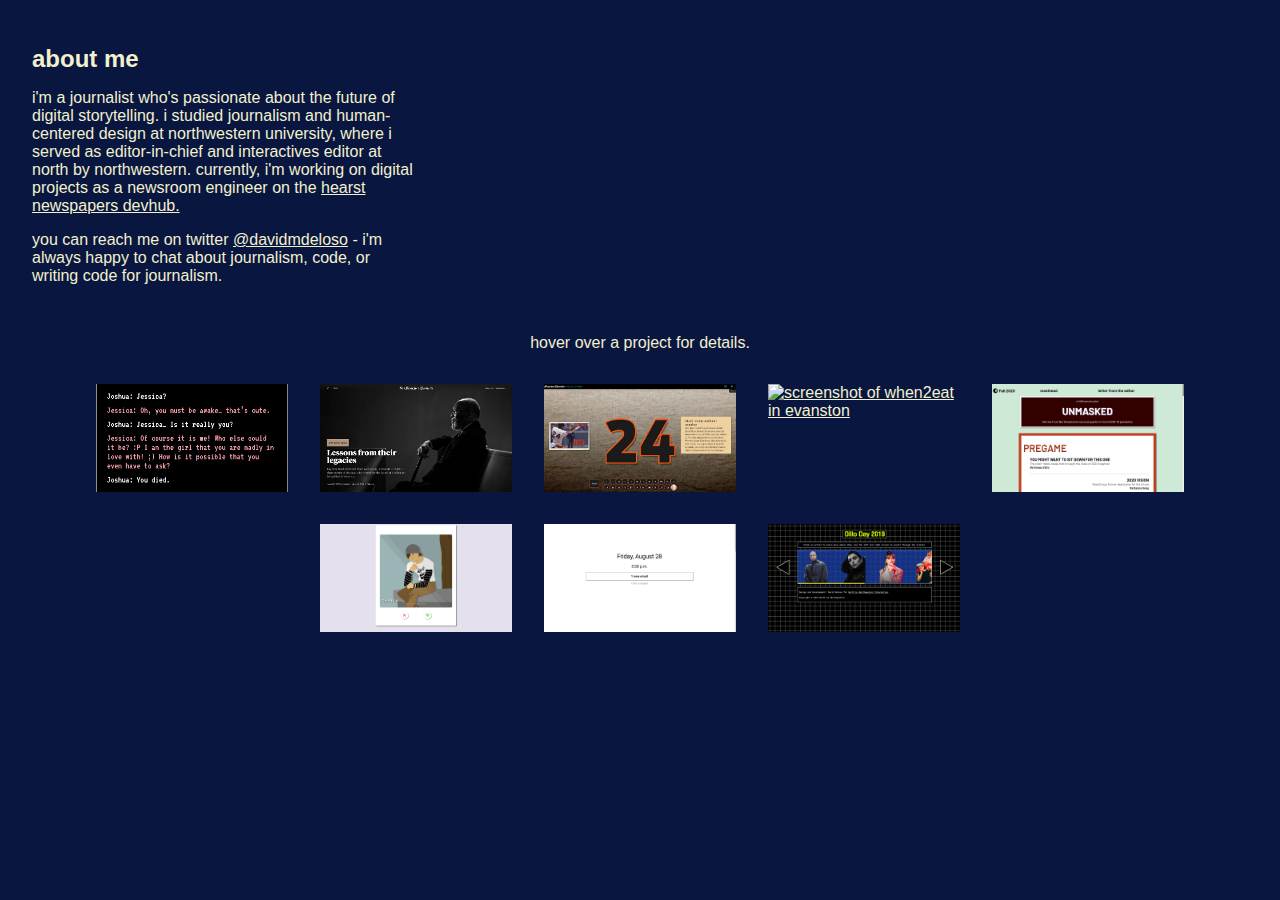
==== commit bbf07f8b: "update this mf for aaja" ====
--- a/index.html
+++ b/index.html
@@ -20,7 +20,8 @@
     </header>
     <div class="bio-text">
       <h3>about me</h3>
-      <p>i'm a journalist who's passionate about the future of digital storytelling. i studied journalism and human-centered design at northwestern university, where i served as editor-in-chief and interactives editor at north by northwestern. currently, i'm working on digital projects as a newsroom engineer on the hearst newspapers devhub.</p>
+      <p>i'm a journalist who's passionate about the future of digital storytelling. i studied journalism and human-centered design at northwestern university, where i served as editor-in-chief and interactives editor at north by northwestern. currently, i'm working on digital projects as a newsroom engineer on the <a href="https://www.sfchronicle.com/about/newsroomnews/article/Hearst-s-DevHub-adds-Rahul-Mukherjee-David-16928969.php" target="_blank">hearst newspapers devhub.</a> </p> 
+      <p>you can reach me on twitter <a href="https://twitter.com/DavidMDeloso" target="_blank">@davidmdeloso</a> - i'm always happy to chat about journalism, code, or writing code for journalism.</p>
   </div>
         
 
--- a/style.css
+++ b/style.css
@@ -200,7 +200,12 @@
 @media screen and (max-width: 1000px){
 
     .bio-text{
-        display: none;
+        /* display: none; */
+        position: relative;
+        width: 90%;
+        margin: 1rem auto;
+        top: 0;
+        left: 0;
     }
  
     .my-work{
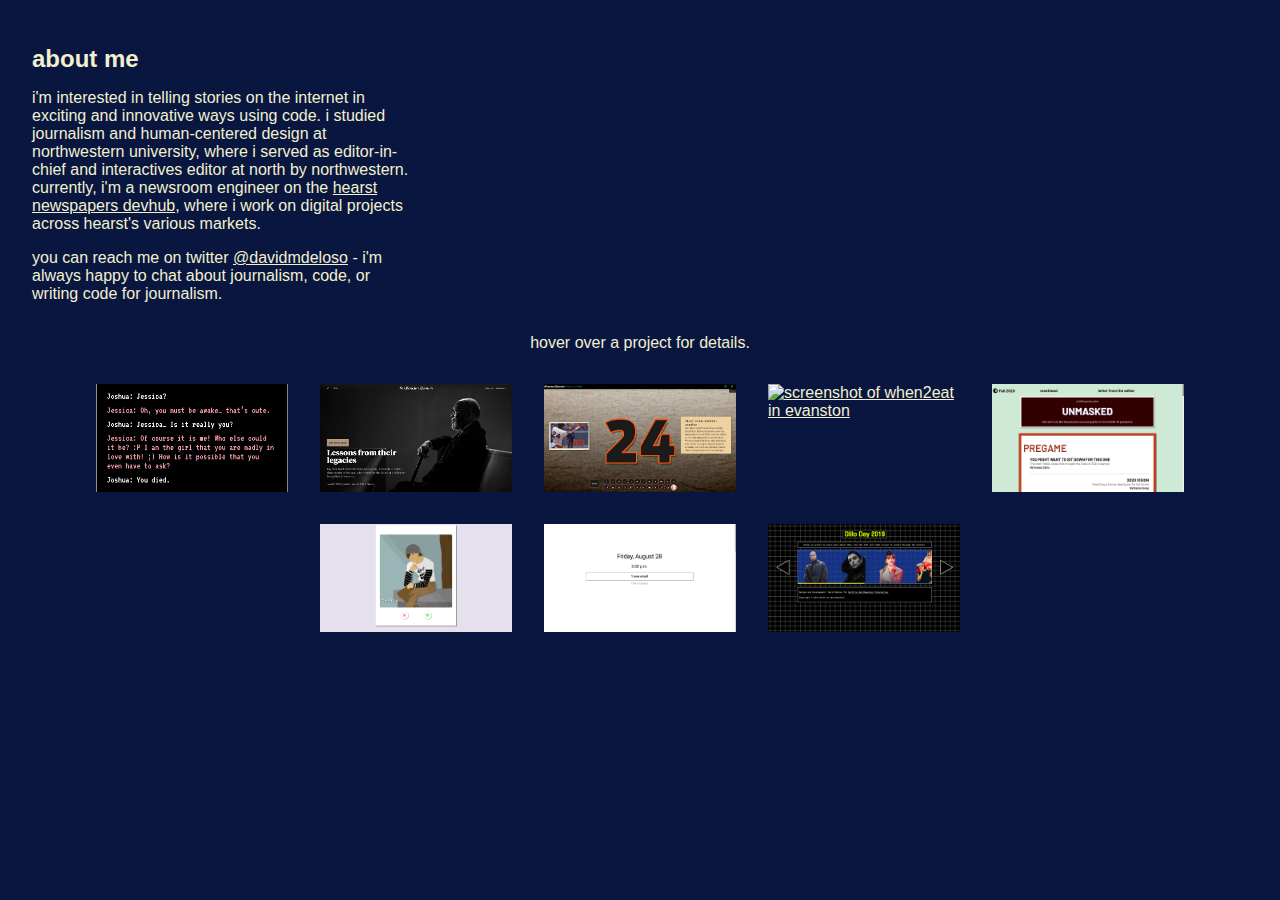
==== commit 2d8b90cd: "update this mf for aaja" ====
--- a/index.html
+++ b/index.html
@@ -20,7 +20,7 @@
     </header>
     <div class="bio-text">
       <h3>about me</h3>
-      <p>i'm a journalist who's passionate about the future of digital storytelling. i studied journalism and human-centered design at northwestern university, where i served as editor-in-chief and interactives editor at north by northwestern. currently, i'm working on digital projects as a newsroom engineer on the <a href="https://www.sfchronicle.com/about/newsroomnews/article/Hearst-s-DevHub-adds-Rahul-Mukherjee-David-16928969.php" target="_blank">hearst newspapers devhub.</a> </p> 
+      <p>i'm interested in telling stories on the internet in exciting and innovative ways using code. i studied journalism and human-centered design at northwestern university, where i served as editor-in-chief and interactives editor at north by northwestern. currently, i'm a newsroom engineer on the <a href="https://www.sfchronicle.com/about/newsroomnews/article/Hearst-s-DevHub-adds-Rahul-Mukherjee-David-16928969.php" target="_blank">hearst newspapers devhub</a>, where i work on digital projects across hearst's various markets.</p> 
       <p>you can reach me on twitter <a href="https://twitter.com/DavidMDeloso" target="_blank">@davidmdeloso</a> - i'm always happy to chat about journalism, code, or writing code for journalism.</p>
   </div>
         
